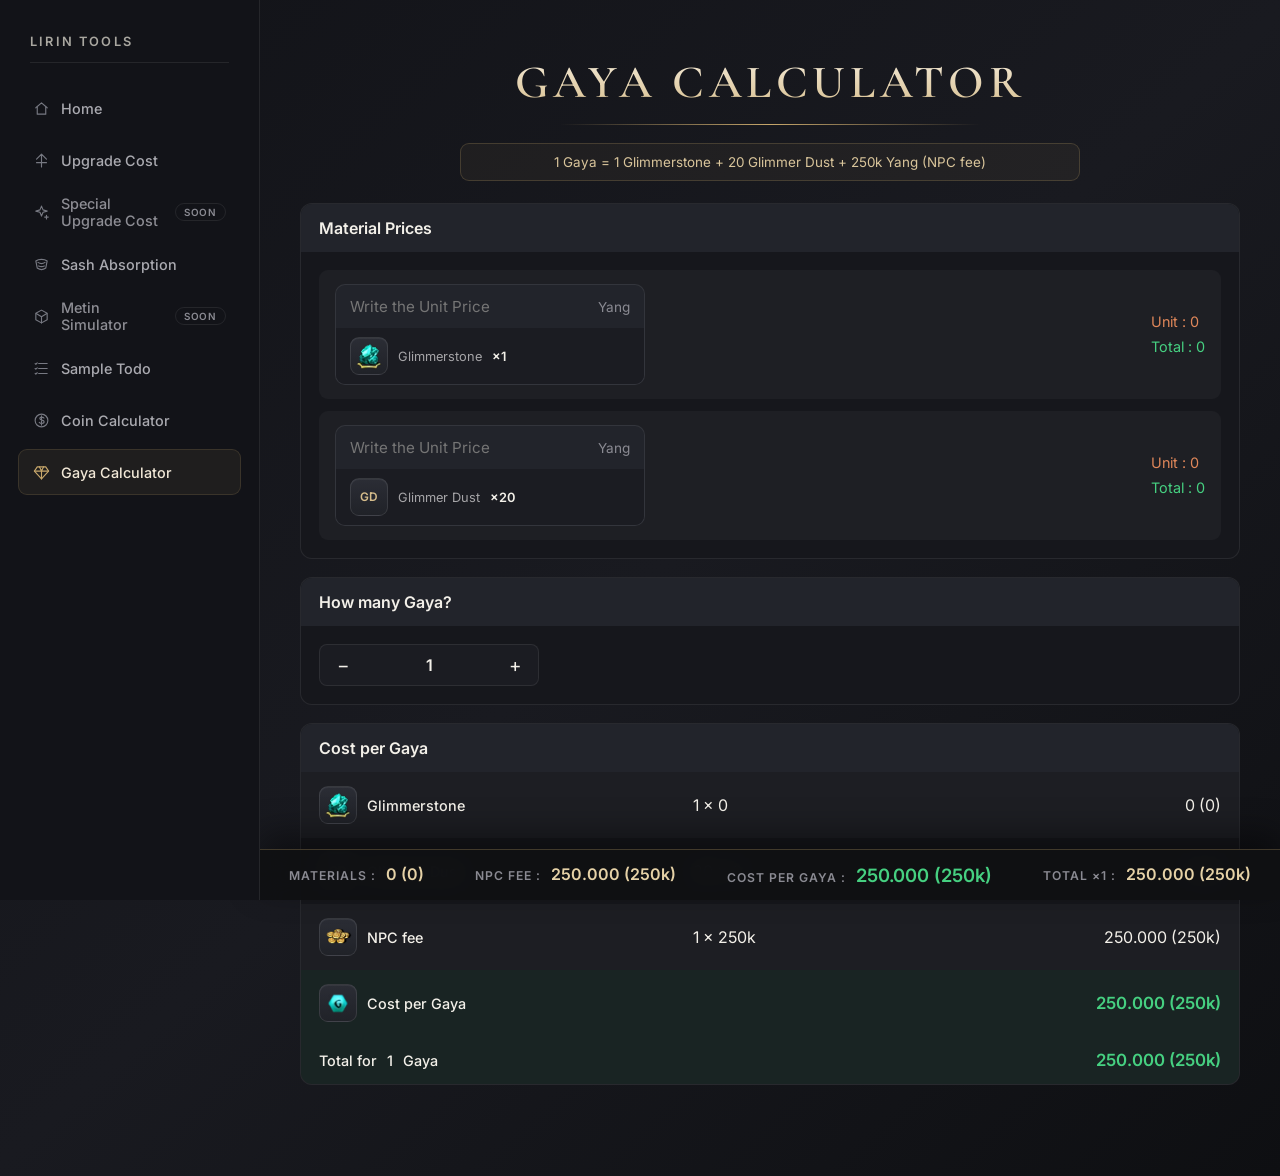
==== gaya-calculator/index.html @ 650ec93b "Update index.html" ====
<!DOCTYPE html>
<html lang="en">
<head>
<meta charset="UTF-8">
<meta name="viewport" content="width=device-width, initial-scale=1.0">
<title>Gaya Calculator — LIRIN</title>
<meta name="description" content="Enter the price of a Glimmerstone and of Glimmer Dust and see exactly what one Gaya costs to make.">
<meta name="theme-color" content="#0f1013">
<link rel="icon" href="data:image/svg+xml,%3Csvg xmlns='http://www.w3.org/2000/svg' viewBox='0 0 64 64'%3E%3Crect width='64' height='64' rx='12' fill='%230f1013'/%3E%3Cpath d='M20 14v36h26' fill='none' stroke='%23c7a76b' stroke-width='5' stroke-linecap='square'/%3E%3C/svg%3E">
<link rel="preconnect" href="https://fonts.googleapis.com">
<link rel="preconnect" href="https://fonts.gstatic.com" crossorigin>
<link href="https://fonts.googleapis.com/css2?family=Cormorant+Garamond:wght@500;600;700&family=Inter:wght@400;500;600&display=swap" rel="stylesheet">
<style>
:root{--gold:#c7a76b;--line:rgba(255,255,255,.08);--text:#f3f0e9;--muted:#a6a5a8;--dim:#8a8a92;--green:#46d081;--serif:"Cormorant Garamond",Georgia,serif;--sans:Inter,ui-sans-serif,system-ui,-apple-system,"Segoe UI",sans-serif;color-scheme:dark}
*{box-sizing:border-box}
body{margin:0;background:#0f1013;color:var(--text);font-family:var(--sans);-webkit-font-smoothing:antialiased}
button,input{font:inherit;color:inherit}
:focus-visible{outline:2px solid #d8bd83;outline-offset:3px}
.ic{fill:none;stroke:currentColor;stroke-width:1.6;stroke-linecap:round;stroke-linejoin:round}
.app-root{display:flex;min-height:100svh;background:linear-gradient(138deg,#121318,#191a20 50%,#0e0f12)}

/* sidebar */
.sidebar{position:sticky;top:0;z-index:6;flex:0 0 260px;align-self:flex-start;height:100svh;display:flex;flex-direction:column;gap:6px;padding:34px 18px;background:#121318;border-right:1px solid var(--line)}
.nav-label{margin:0 12px 16px;padding-bottom:13px;border-bottom:1px solid var(--line);color:#a9a7a0;font-size:.8rem;font-weight:600;letter-spacing:.17em;text-transform:uppercase}
.nav-item{display:flex;align-items:center;gap:11px;min-height:46px;padding:0 14px;border:1px solid transparent;border-radius:9px;color:#aaaab0;font-size:.9rem;font-weight:500;text-decoration:none;transition:.18s}
.nav-item .ic{width:17px;height:17px;flex:none;color:#777982}
a.nav-item:hover,.nav-item.is-active{color:#f1e8d7;border-color:rgba(199,167,107,.16);background:rgba(199,167,107,.075)}
a.nav-item:hover .ic,.nav-item.is-active .ic{color:var(--gold)}
.is-soon{color:#8d8d94;cursor:default}
.badge{margin-left:auto;padding:2px 8px;border:1px solid var(--line);border-radius:20px;color:var(--dim);font-size:.62rem;font-weight:600;letter-spacing:.08em;text-transform:uppercase}

/* page */
.main{flex:1;min-width:0;display:flex;flex-direction:column;min-height:100svh}
.inner{width:min(100%,1000px);margin:0 auto;padding:clamp(34px,6vh,60px) clamp(14px,3vw,30px) 40px}
h1{margin:0;text-align:center;font-family:var(--serif);font-size:clamp(2rem,4.4vw,2.9rem);font-weight:600;letter-spacing:.1em;background:linear-gradient(180deg,#f5eddd,#d6bd8c);-webkit-background-clip:text;background-clip:text;-webkit-text-fill-color:transparent}
.line{width:min(420px,70%);height:1px;margin:14px auto 18px;background:linear-gradient(90deg,transparent,var(--gold),transparent)}
.note{margin:0 auto 22px;max-width:620px;padding:10px 16px;border:1px solid rgba(199,167,107,.22);border-radius:9px;background:rgba(199,167,107,.06);color:#d9c59b;font-size:.84rem;text-align:center}
.panel{margin-top:18px;overflow:hidden;border:1px solid var(--line);border-radius:12px;background:#16171c}
.panel h2{margin:0;padding:14px 18px;background:#22242b;font-size:1rem;font-weight:600}
.pbody{padding:6px 18px 18px}

/* pictures: shared with Upgrade Cost, initials show only when a picture is missing */
.slot{position:relative;display:inline-grid;place-items:center;flex:none;width:38px;height:38px;border:1px solid rgba(255,255,255,.1);border-radius:9px;background:linear-gradient(180deg,#2b2d35,#202228);box-shadow:inset 0 1px 0 rgba(255,255,255,.05);color:#d6bd8c;font-size:.74rem;font-weight:600}
.slot img{position:absolute;inset:4px;width:calc(100% - 8px);height:calc(100% - 8px);object-fit:contain;transition:opacity .15s}
.slot>i{display:none;font-style:normal}.slot.no>i{display:block}
img:not(.ok){opacity:0}

/* prices */
.prow{display:flex;flex-wrap:wrap;justify-content:space-between;align-items:center;gap:14px;margin-top:12px;padding:14px 16px;border-radius:9px;background:rgba(255,255,255,.035)}
.pin{width:min(100%,310px);overflow:hidden;border:1px solid var(--line);border-radius:10px;background:#22242b}
.pin.bad{border-color:#e0875a}
.pin label{display:flex;align-items:center;gap:8px;padding-right:14px}
.pin input{flex:1;min-width:0;padding:12px 14px;border:0;background:none;font-size:.95rem}.pin em{color:var(--dim);font-size:.85rem;font-style:normal}
.pn{display:flex;align-items:center;gap:10px;padding:9px 14px;background:#1b1c22;color:var(--muted);font-size:.8rem}.qn{color:var(--text);font-weight:600}
.pv{font-size:.9rem;line-height:1.7}.u{color:#e0875a}.t{color:var(--green)}

/* amount */
.qe{display:flex;align-items:center;width:min(100%,220px);margin-top:12px;border:1px solid var(--line);border-radius:8px;background:#1b1c22}
.qe button{width:46px;height:40px;border:0;background:none;font-size:1.2rem;cursor:pointer}.qe button:hover{color:var(--gold)}
.qe input{flex:1;min-width:0;padding:6px;border:0;background:none;text-align:center;font-weight:600}

/* breakdown */
.tr{display:grid;grid-template-columns:minmax(170px,1.4fr) 1fr 1fr;gap:14px;align-items:center;padding:14px 18px}
#rows .tr:nth-child(odd){background:rgba(255,255,255,.03)}
#rows .tr.sum{background:rgba(70,208,129,.07);font-weight:600}
.nm{display:flex;align-items:center;gap:10px;font-size:.9rem;font-weight:500}
.fl{justify-self:end;text-align:right}
.tr.sum .fl{color:var(--green);font-size:1.05rem}

/* always-visible cost bar */
.summary{position:sticky;bottom:0;z-index:5;margin-top:auto;display:flex;flex-wrap:wrap;justify-content:center;gap:8px clamp(18px,4vw,52px);padding:14px 20px;background:rgba(15,16,19,.94);backdrop-filter:blur(12px);border-top:1px solid rgba(199,167,107,.28);box-shadow:0 -14px 34px rgba(0,0,0,.45)}
.summary div{display:flex;align-items:baseline;gap:10px}
.summary span{color:var(--dim);font-size:.76rem;font-weight:600;letter-spacing:.08em;text-transform:uppercase}
.summary b{color:#e6d2a7;font-size:1rem;font-weight:600}.summary .tot b{color:var(--green);font-size:1.15rem}

@media(max-width:700px){
  .app-root{flex-direction:column}
  .sidebar{position:relative;flex:none;width:100%;height:auto;flex-direction:row;align-items:center;gap:7px;padding:10px 12px;overflow-x:auto;border-right:0;border-bottom:1px solid var(--line)}
  .nav-label{flex:none;margin:0 8px 0 2px;padding:0;border:0;font-size:.7rem}
  .nav-item{flex:none;min-height:36px;gap:7px;padding:0 9px;font-size:.78rem;white-space:nowrap}.badge{display:none}
  .tr{grid-template-columns:1fr;gap:6px}.fl{justify-self:start;text-align:left}
  .summary{padding:10px 12px;gap:4px 16px}.summary div{flex-direction:column;gap:0;align-items:center}
}
@media(prefers-reduced-motion:reduce){*{transition-duration:.01ms!important}}
</style>
</head>
<body>
<svg width="0" height="0" style="position:absolute" aria-hidden="true"><defs>
<symbol id="i-home" viewBox="0 0 24 24"><path d="M4 11 12 4l8 7"/><path d="M6 10v10h12V10"/></symbol>
<symbol id="i-upgrade" viewBox="0 0 24 24"><path d="M12 3v18M5 10l7-7 7 7M5 15h14"/></symbol>
<symbol id="i-special" viewBox="0 0 24 24"><path d="m12 3 2.2 5.3L20 10l-5.8 1.7L12 17l-2.2-5.3L4 10l5.8-1.7L12 3Z"/><path d="M19 16v5M16.5 18.5h5"/></symbol>
<symbol id="i-sash" viewBox="0 0 24 24"><path d="M4 7c4-3 12-3 16 0l-2 10c-4 3-8 3-12 0L4 7Z"/><path d="M7 9c3 2 7 2 10 0M8 14c2 1 6 1 8 0"/></symbol>
<symbol id="i-metin" viewBox="0 0 24 24"><path d="m12 3 8 4.5v9L12 21l-8-4.5v-9L12 3Z"/><path d="m4.5 7.8 7.5 4.4 7.5-4.4M12 12.2V21"/></symbol>
<symbol id="i-todo" viewBox="0 0 24 24"><path d="M8 5h12M8 12h12M8 19h12"/><path d="m3 5 1 1 2-2M3 12l1 1 2-2M3 19l1 1 2-2"/></symbol>
<symbol id="i-coin" viewBox="0 0 24 24"><circle cx="12" cy="12" r="9"/><path d="M15.5 8.5c-.7-.8-1.8-1.2-3.2-1.2-1.6 0-2.7.8-2.7 2 0 3.2 6.1 1.2 6.1 4.5 0 1.4-1.3 2.4-3.2 2.4-1.5 0-2.8-.5-3.7-1.5M12 5.5v13"/></symbol>
<symbol id="i-gaya" viewBox="0 0 24 24"><path d="M6 4h12l4 6-10 11L2 10l4-6Z"/><path d="M2 10h20M9 4l3 6 3-6M12 10v11"/></symbol>
</defs></svg>
<div class="app-root">
  <nav class="sidebar" aria-label="Main navigation">
    <p class="nav-label">Lirin Tools</p>
    <a class="nav-item" href="/"><svg class="ic" aria-hidden="true"><use href="#i-home"/></svg>Home</a>
    <a class="nav-item" href="/upgrade-cost/"><svg class="ic" aria-hidden="true"><use href="#i-upgrade"/></svg>Upgrade Cost</a>
    <span class="nav-item is-soon" aria-disabled="true"><svg class="ic" aria-hidden="true"><use href="#i-special"/></svg>Special Upgrade Cost<span class="badge">Soon</span></span>
    <a class="nav-item" href="/sash/"><svg class="ic" aria-hidden="true"><use href="#i-sash"/></svg>Sash Absorption</a>
    <span class="nav-item is-soon" aria-disabled="true"><svg class="ic" aria-hidden="true"><use href="#i-metin"/></svg>Metin Simulator<span class="badge">Soon</span></span>
    <a class="nav-item" href="/sample-todo/"><svg class="ic" aria-hidden="true"><use href="#i-todo"/></svg>Sample Todo</a>
    <a class="nav-item" href="/coin-calculator/"><svg class="ic" aria-hidden="true"><use href="#i-coin"/></svg>Coin Calculator</a>
    <a class="nav-item is-active" href="/gaya-calculator/" aria-current="page"><svg class="ic" aria-hidden="true"><use href="#i-gaya"/></svg>Gaya Calculator</a>
  </nav>
  <main class="main">
    <div class="inner">
      <h1>GAYA CALCULATOR</h1><div class="line"></div>
      <p class="note" id="note"></p>
      <section class="panel"><h2>Material Prices</h2><div class="pbody" id="prices"></div></section>
      <section class="panel"><h2>How many Gaya?</h2><div class="pbody">
        <div class="qe"><button data-a="qm" aria-label="Less">−</button><input id="qty" inputmode="numeric" maxlength="4" aria-label="Number of Gaya"><button data-a="qp" aria-label="More">+</button></div>
      </div></section>
      <section class="panel"><h2>Cost per Gaya</h2><div id="rows"></div></section>
    </div>
    <div class="summary" aria-live="polite">
      <div><span>Materials :</span><b id="s-m">0 (0)</b></div>
      <div><span>NPC Fee :</span><b id="s-f">0 (0)</b></div>
      <div class="tot"><span>Cost per Gaya :</span><b id="s-t">0 (0)</b></div>
      <div><span id="s-ql">Total ×1 :</span><b id="s-n">0 (0)</b></div>
    </div>
  </main>
</div>
<script>
/* ===== recipe: change the numbers here ===== */
const RECIPE=[{id:'gs',name:'Glimmerstone',n:1},{id:'gd',name:'Glimmer Dust',n:20}];   // n = how many per 1 Gaya
const FEE=250e3;                                      // Yang taken by the NPC for every Gaya
const IMG='/upgrade-cost/images/';                    // pictures are shared with Upgrade Cost (Glimmerstone.webp, Glimmerstone_Dust.webp, Gaya.webp, Yang.webp)

/* ===== helpers ===== */
const $=id=>document.getElementById(id);
const ini=n=>(n.match(/\b[A-Z]/g)||[]).join('').slice(0,2);
/* money input accepts 1450, 1.45k, 2.3kk, 3.12kkk (k=thousand, kk=million, kkk=billion) */
const parseMoney=s=>{const m=String(s).trim().toLowerCase().replace(/\s/g,'').replace(/,/g,'.').match(/^(\d*\.?\d+|\d+\.)(k{0,3})$/);return m?+(parseFloat(m[1])*Math.pow(1000,m[2].length)).toFixed(4):null};
const fmt=n=>{const a=Math.abs(n),u=a>=1e9?[1e9,'kkk']:a>=1e6?[1e6,'kk']:a>=1e3?[1e3,'k']:[1,''];return +(n/u[0]).toFixed(3)+u[1]};
const full=n=>Math.round(n).toLocaleString('de-DE');
const money=n=>full(n)+' ('+fmt(n)+')';
const slot=name=>`<span class="slot"><i>${ini(name)}</i><img src="${IMG}${encodeURIComponent(name.replace(/ /g,'_'))}.webp" alt="" onload="this.classList.add('ok')" onerror="this.parentNode.classList.add('no');this.remove()"></span>`;

/* ===== state (saved in the browser) ===== */
const KEY='lirinGayaV1';
let S={price:{},qty:1},timer;
try{const r=JSON.parse(localStorage.getItem(KEY));if(r&&typeof r==='object'){if(r.price&&typeof r.price==='object')S.price=r.price;S.qty=Math.min(9999,Math.max(1,parseInt(r.qty,10)||1))}}catch(e){}
const flush=()=>{clearTimeout(timer);try{localStorage.setItem(KEY,JSON.stringify(S))}catch(e){}};
const save=()=>{clearTimeout(timer);timer=setTimeout(flush,250)};
addEventListener('pagehide',flush);
document.addEventListener('visibilitychange',()=>{if(document.hidden)flush()});

/* ===== draw the static parts once, so typing never redraws pictures ===== */
$('note').textContent='1 Gaya = '+RECIPE.map(r=>r.n+' '+r.name).join(' + ')+' + '+fmt(FEE)+' Yang (NPC fee)';
$('prices').innerHTML=RECIPE.map(r=>`<div class="prow"><div class="pin"><label><input data-pr="${r.id}" inputmode="decimal" placeholder="Write the Unit Price" value="${S.price[r.id]?fmt(S.price[r.id]):''}" aria-label="Unit price of ${r.name}"><em>Yang</em></label><div class="pn">${slot(r.name)}<span>${r.name}</span><span class="qn">×${r.n}</span></div></div><div class="pv"><div class="u">Unit : <span id="u-${r.id}"></span></div><div class="t">Total : <span id="t-${r.id}"></span></div></div></div>`).join('');
$('rows').innerHTML=RECIPE.map(r=>`<div class="tr"><span class="nm">${slot(r.name)}${r.name}</span><span id="a-${r.id}"></span><span class="fl" id="c-${r.id}"></span></div>`).join('')
  +`<div class="tr"><span class="nm">${slot('Yang')}NPC fee</span><span>1 × ${fmt(FEE)}</span><span class="fl">${money(FEE)}</span></div>`
  +`<div class="tr sum"><span class="nm">${slot('Gaya')}Cost per Gaya</span><span></span><span class="fl" id="c-one"></span></div>`
  +`<div class="tr sum" id="r-all"><span class="nm">Total for <span id="n-q"></span> Gaya</span><span></span><span class="fl" id="c-all"></span></div>`;
$('qty').value=S.qty;

/* ===== calculation ===== */
function paint(){
  let mats=0;
  for(const r of RECIPE){
    const p=S.price[r.id]||0,t=p*r.n;mats+=t;
    $('u-'+r.id).textContent=fmt(p);$('t-'+r.id).textContent=fmt(t);
    $('a-'+r.id).textContent=r.n+' × '+fmt(p);$('c-'+r.id).textContent=money(t);
  }
  const one=mats+FEE,all=one*S.qty;
  $('c-one').textContent=money(one);$('c-all').textContent=money(all);$('n-q').textContent=S.qty;
  $('r-all').hidden=S.qty===1;
  $('s-m').textContent=money(mats);$('s-f').textContent=money(FEE);$('s-t').textContent=money(one);
  $('s-ql').textContent='Total ×'+S.qty+' :';$('s-n').textContent=money(all);
}

/* ===== events ===== */
document.addEventListener('input',e=>{
  const t=e.target,id=t.dataset.pr;
  if(id){                                            // unit price: accepts 1450, 1.45k, 2.3kk ...
    const v=t.value.trim()?parseMoney(t.value):0;
    t.closest('.pin').classList.toggle('bad',v===null);
    if(v===null)return;
    S.price[id]=v;save();paint();
  }else if(t.id==='qty'){                            // number of Gaya typed by hand
    S.qty=Math.min(9999,Math.max(1,parseInt(t.value.replace(/\D/g,''),10)||1));save();paint();
  }
});
document.addEventListener('change',e=>{if(e.target.id==='qty')e.target.value=S.qty});
document.addEventListener('click',e=>{
  const b=e.target.closest('[data-a]');if(!b)return;
  S.qty=Math.min(9999,Math.max(1,S.qty+(b.dataset.a==='qp'?1:-1)));
  $('qty').value=S.qty;save();paint();
});
paint();
</script>
</body>
</html>
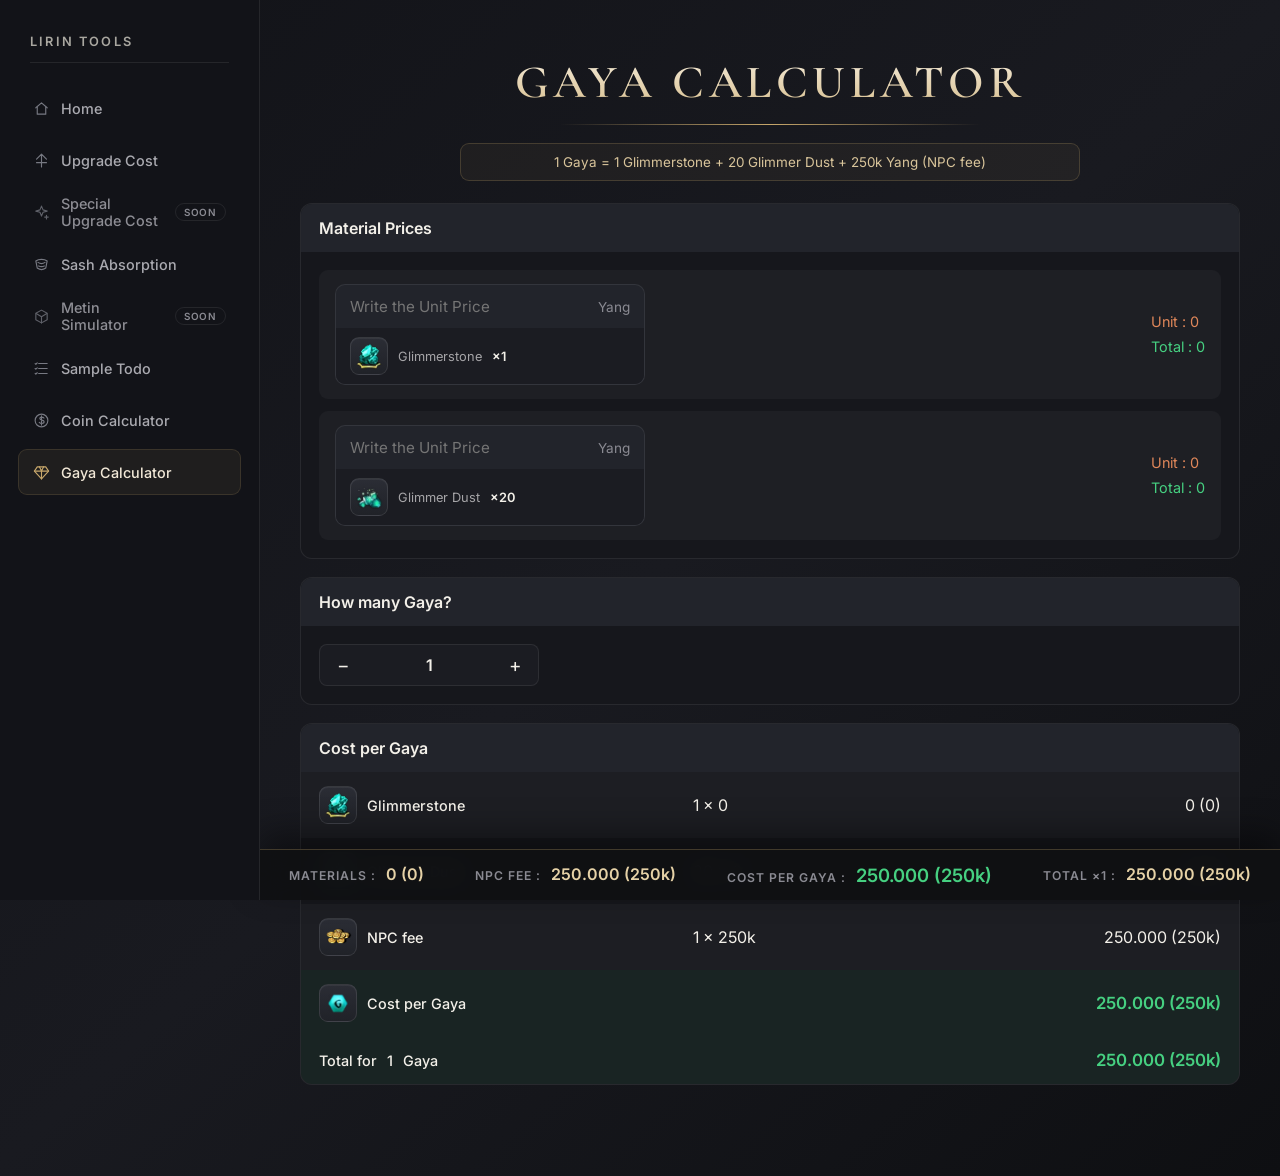
==== commit 688b83b6: "Add files via upload" ====
--- a/gaya-calculator/index.html
+++ b/gaya-calculator/index.html
@@ -10,30 +10,8 @@
 <link rel="preconnect" href="https://fonts.googleapis.com">
 <link rel="preconnect" href="https://fonts.gstatic.com" crossorigin>
 <link href="https://fonts.googleapis.com/css2?family=Cormorant+Garamond:wght@500;600;700&family=Inter:wght@400;500;600&display=swap" rel="stylesheet">
+<link rel="stylesheet" href="/common.css">
 <style>
-:root{--gold:#c7a76b;--line:rgba(255,255,255,.08);--text:#f3f0e9;--muted:#a6a5a8;--dim:#8a8a92;--green:#46d081;--serif:"Cormorant Garamond",Georgia,serif;--sans:Inter,ui-sans-serif,system-ui,-apple-system,"Segoe UI",sans-serif;color-scheme:dark}
-*{box-sizing:border-box}
-body{margin:0;background:#0f1013;color:var(--text);font-family:var(--sans);-webkit-font-smoothing:antialiased}
-button,input{font:inherit;color:inherit}
-:focus-visible{outline:2px solid #d8bd83;outline-offset:3px}
-.ic{fill:none;stroke:currentColor;stroke-width:1.6;stroke-linecap:round;stroke-linejoin:round}
-.app-root{display:flex;min-height:100svh;background:linear-gradient(138deg,#121318,#191a20 50%,#0e0f12)}
-
-/* sidebar */
-.sidebar{position:sticky;top:0;z-index:6;flex:0 0 260px;align-self:flex-start;height:100svh;display:flex;flex-direction:column;gap:6px;padding:34px 18px;background:#121318;border-right:1px solid var(--line)}
-.nav-label{margin:0 12px 16px;padding-bottom:13px;border-bottom:1px solid var(--line);color:#a9a7a0;font-size:.8rem;font-weight:600;letter-spacing:.17em;text-transform:uppercase}
-.nav-item{display:flex;align-items:center;gap:11px;min-height:46px;padding:0 14px;border:1px solid transparent;border-radius:9px;color:#aaaab0;font-size:.9rem;font-weight:500;text-decoration:none;transition:.18s}
-.nav-item .ic{width:17px;height:17px;flex:none;color:#777982}
-a.nav-item:hover,.nav-item.is-active{color:#f1e8d7;border-color:rgba(199,167,107,.16);background:rgba(199,167,107,.075)}
-a.nav-item:hover .ic,.nav-item.is-active .ic{color:var(--gold)}
-.is-soon{color:#8d8d94;cursor:default}
-.badge{margin-left:auto;padding:2px 8px;border:1px solid var(--line);border-radius:20px;color:var(--dim);font-size:.62rem;font-weight:600;letter-spacing:.08em;text-transform:uppercase}
-
-/* page */
-.main{flex:1;min-width:0;display:flex;flex-direction:column;min-height:100svh}
-.inner{width:min(100%,1000px);margin:0 auto;padding:clamp(34px,6vh,60px) clamp(14px,3vw,30px) 40px}
-h1{margin:0;text-align:center;font-family:var(--serif);font-size:clamp(2rem,4.4vw,2.9rem);font-weight:600;letter-spacing:.1em;background:linear-gradient(180deg,#f5eddd,#d6bd8c);-webkit-background-clip:text;background-clip:text;-webkit-text-fill-color:transparent}
-.line{width:min(420px,70%);height:1px;margin:14px auto 18px;background:linear-gradient(90deg,transparent,var(--gold),transparent)}
 .note{margin:0 auto 22px;max-width:620px;padding:10px 16px;border:1px solid rgba(199,167,107,.22);border-radius:9px;background:rgba(199,167,107,.06);color:#d9c59b;font-size:.84rem;text-align:center}
 .panel{margin-top:18px;overflow:hidden;border:1px solid var(--line);border-radius:12px;background:#16171c}
 .panel h2{margin:0;padding:14px 18px;background:#22242b;font-size:1rem;font-weight:600}
@@ -67,46 +45,15 @@
 .fl{justify-self:end;text-align:right}
 .tr.sum .fl{color:var(--green);font-size:1.05rem}
 
-/* always-visible cost bar */
-.summary{position:sticky;bottom:0;z-index:5;margin-top:auto;display:flex;flex-wrap:wrap;justify-content:center;gap:8px clamp(18px,4vw,52px);padding:14px 20px;background:rgba(15,16,19,.94);backdrop-filter:blur(12px);border-top:1px solid rgba(199,167,107,.28);box-shadow:0 -14px 34px rgba(0,0,0,.45)}
-.summary div{display:flex;align-items:baseline;gap:10px}
-.summary span{color:var(--dim);font-size:.76rem;font-weight:600;letter-spacing:.08em;text-transform:uppercase}
-.summary b{color:#e6d2a7;font-size:1rem;font-weight:600}.summary .tot b{color:var(--green);font-size:1.15rem}
-
 @media(max-width:700px){
-  .app-root{flex-direction:column}
-  .sidebar{position:relative;flex:none;width:100%;height:auto;flex-direction:row;align-items:center;gap:7px;padding:10px 12px;overflow-x:auto;border-right:0;border-bottom:1px solid var(--line)}
-  .nav-label{flex:none;margin:0 8px 0 2px;padding:0;border:0;font-size:.7rem}
-  .nav-item{flex:none;min-height:36px;gap:7px;padding:0 9px;font-size:.78rem;white-space:nowrap}.badge{display:none}
   .tr{grid-template-columns:1fr;gap:6px}.fl{justify-self:start;text-align:left}
-  .summary{padding:10px 12px;gap:4px 16px}.summary div{flex-direction:column;gap:0;align-items:center}
 }
-@media(prefers-reduced-motion:reduce){*{transition-duration:.01ms!important}}
 </style>
 </head>
 <body>
-<svg width="0" height="0" style="position:absolute" aria-hidden="true"><defs>
-<symbol id="i-home" viewBox="0 0 24 24"><path d="M4 11 12 4l8 7"/><path d="M6 10v10h12V10"/></symbol>
-<symbol id="i-upgrade" viewBox="0 0 24 24"><path d="M12 3v18M5 10l7-7 7 7M5 15h14"/></symbol>
-<symbol id="i-special" viewBox="0 0 24 24"><path d="m12 3 2.2 5.3L20 10l-5.8 1.7L12 17l-2.2-5.3L4 10l5.8-1.7L12 3Z"/><path d="M19 16v5M16.5 18.5h5"/></symbol>
-<symbol id="i-sash" viewBox="0 0 24 24"><path d="M4 7c4-3 12-3 16 0l-2 10c-4 3-8 3-12 0L4 7Z"/><path d="M7 9c3 2 7 2 10 0M8 14c2 1 6 1 8 0"/></symbol>
-<symbol id="i-metin" viewBox="0 0 24 24"><path d="m12 3 8 4.5v9L12 21l-8-4.5v-9L12 3Z"/><path d="m4.5 7.8 7.5 4.4 7.5-4.4M12 12.2V21"/></symbol>
-<symbol id="i-todo" viewBox="0 0 24 24"><path d="M8 5h12M8 12h12M8 19h12"/><path d="m3 5 1 1 2-2M3 12l1 1 2-2M3 19l1 1 2-2"/></symbol>
-<symbol id="i-coin" viewBox="0 0 24 24"><circle cx="12" cy="12" r="9"/><path d="M15.5 8.5c-.7-.8-1.8-1.2-3.2-1.2-1.6 0-2.7.8-2.7 2 0 3.2 6.1 1.2 6.1 4.5 0 1.4-1.3 2.4-3.2 2.4-1.5 0-2.8-.5-3.7-1.5M12 5.5v13"/></symbol>
-<symbol id="i-gaya" viewBox="0 0 24 24"><path d="M6 4h12l4 6-10 11L2 10l4-6Z"/><path d="M2 10h20M9 4l3 6 3-6M12 10v11"/></symbol>
-</defs></svg>
 <div class="app-root">
-  <nav class="sidebar" aria-label="Main navigation">
-    <p class="nav-label">Lirin Tools</p>
-    <a class="nav-item" href="/"><svg class="ic" aria-hidden="true"><use href="#i-home"/></svg>Home</a>
-    <a class="nav-item" href="/upgrade-cost/"><svg class="ic" aria-hidden="true"><use href="#i-upgrade"/></svg>Upgrade Cost</a>
-    <span class="nav-item is-soon" aria-disabled="true"><svg class="ic" aria-hidden="true"><use href="#i-special"/></svg>Special Upgrade Cost<span class="badge">Soon</span></span>
-    <a class="nav-item" href="/sash/"><svg class="ic" aria-hidden="true"><use href="#i-sash"/></svg>Sash Absorption</a>
-    <span class="nav-item is-soon" aria-disabled="true"><svg class="ic" aria-hidden="true"><use href="#i-metin"/></svg>Metin Simulator<span class="badge">Soon</span></span>
-    <a class="nav-item" href="/sample-todo/"><svg class="ic" aria-hidden="true"><use href="#i-todo"/></svg>Sample Todo</a>
-    <a class="nav-item" href="/coin-calculator/"><svg class="ic" aria-hidden="true"><use href="#i-coin"/></svg>Coin Calculator</a>
-    <a class="nav-item is-active" href="/gaya-calculator/" aria-current="page"><svg class="ic" aria-hidden="true"><use href="#i-gaya"/></svg>Gaya Calculator</a>
-  </nav>
+  <nav id="sidebar"></nav>
+  <script src="/nav.js"></script>
   <main class="main">
     <div class="inner">
       <h1>GAYA CALCULATOR</h1><div class="line"></div>
@@ -127,9 +74,10 @@
 </div>
 <script>
 /* ===== recipe: change the numbers here ===== */
-const RECIPE=[{id:'gs',name:'Glimmerstone',n:1},{id:'gd',name:'Glimmer Dust',n:20}];   // n = how many per 1 Gaya
+/* n = how many per 1 Gaya; img = picture file name (without .webp) when it differs from the name with underscores */
+const RECIPE=[{id:'gs',name:'Glimmerstone',n:1},{id:'gd',name:'Glimmer Dust',n:20,img:'Glimmer Dust'}];
 const FEE=250e3;                                      // Yang taken by the NPC for every Gaya
-const IMG='/upgrade-cost/images/';                    // pictures are shared with Upgrade Cost (Glimmerstone.webp, Glimmerstone_Dust.webp, Gaya.webp, Yang.webp)
+const IMG='/upgrade-cost/images/';                    // pictures are shared with Upgrade Cost (Glimmerstone.webp, "Glimmer Dust.webp", Gaya.webp, Yang.webp)
 
 /* ===== helpers ===== */
 const $=id=>document.getElementById(id);
@@ -139,7 +87,7 @@
 const fmt=n=>{const a=Math.abs(n),u=a>=1e9?[1e9,'kkk']:a>=1e6?[1e6,'kk']:a>=1e3?[1e3,'k']:[1,''];return +(n/u[0]).toFixed(3)+u[1]};
 const full=n=>Math.round(n).toLocaleString('de-DE');
 const money=n=>full(n)+' ('+fmt(n)+')';
-const slot=name=>`<span class="slot"><i>${ini(name)}</i><img src="${IMG}${encodeURIComponent(name.replace(/ /g,'_'))}.webp" alt="" onload="this.classList.add('ok')" onerror="this.parentNode.classList.add('no');this.remove()"></span>`;
+const slot=(name,file)=>`<span class="slot"><i>${ini(name)}</i><img src="${IMG}${encodeURIComponent(file||name.replace(/ /g,'_'))}.webp" alt="" onload="this.classList.add('ok')" onerror="this.parentNode.classList.add('no');this.remove()"></span>`;
 
 /* ===== state (saved in the browser) ===== */
 const KEY='lirinGayaV1';
@@ -152,8 +100,8 @@
 
 /* ===== draw the static parts once, so typing never redraws pictures ===== */
 $('note').textContent='1 Gaya = '+RECIPE.map(r=>r.n+' '+r.name).join(' + ')+' + '+fmt(FEE)+' Yang (NPC fee)';
-$('prices').innerHTML=RECIPE.map(r=>`<div class="prow"><div class="pin"><label><input data-pr="${r.id}" inputmode="decimal" placeholder="Write the Unit Price" value="${S.price[r.id]?fmt(S.price[r.id]):''}" aria-label="Unit price of ${r.name}"><em>Yang</em></label><div class="pn">${slot(r.name)}<span>${r.name}</span><span class="qn">×${r.n}</span></div></div><div class="pv"><div class="u">Unit : <span id="u-${r.id}"></span></div><div class="t">Total : <span id="t-${r.id}"></span></div></div></div>`).join('');
-$('rows').innerHTML=RECIPE.map(r=>`<div class="tr"><span class="nm">${slot(r.name)}${r.name}</span><span id="a-${r.id}"></span><span class="fl" id="c-${r.id}"></span></div>`).join('')
+$('prices').innerHTML=RECIPE.map(r=>`<div class="prow"><div class="pin"><label><input data-pr="${r.id}" inputmode="decimal" placeholder="Write the Unit Price" value="${S.price[r.id]?fmt(S.price[r.id]):''}" aria-label="Unit price of ${r.name}"><em>Yang</em></label><div class="pn">${slot(r.name,r.img)}<span>${r.name}</span><span class="qn">×${r.n}</span></div></div><div class="pv"><div class="u">Unit : <span id="u-${r.id}"></span></div><div class="t">Total : <span id="t-${r.id}"></span></div></div></div>`).join('');
+$('rows').innerHTML=RECIPE.map(r=>`<div class="tr"><span class="nm">${slot(r.name,r.img)}${r.name}</span><span id="a-${r.id}"></span><span class="fl" id="c-${r.id}"></span></div>`).join('')
   +`<div class="tr"><span class="nm">${slot('Yang')}NPC fee</span><span>1 × ${fmt(FEE)}</span><span class="fl">${money(FEE)}</span></div>`
   +`<div class="tr sum"><span class="nm">${slot('Gaya')}Cost per Gaya</span><span></span><span class="fl" id="c-one"></span></div>`
   +`<div class="tr sum" id="r-all"><span class="nm">Total for <span id="n-q"></span> Gaya</span><span></span><span class="fl" id="c-all"></span></div>`;
--- a/common.css
+++ b/common.css
@@ -0,0 +1,44 @@
+/* LIRIN — shared styles (included by every page: <link rel="stylesheet" href="/common.css">) */
+:root{--gold:#c7a76b;--bg:#0f1013;--line:rgba(255,255,255,.08);--text:#f3f0e9;--muted:#a6a5a8;--dim:#8a8a92;--green:#46d081;--serif:"Cormorant Garamond",Georgia,"Times New Roman",serif;--sans:"Inter",ui-sans-serif,system-ui,-apple-system,"Segoe UI",sans-serif;color-scheme:dark}
+*{box-sizing:border-box}
+body{margin:0;background:var(--bg);color:var(--text);font-family:var(--sans);-webkit-font-smoothing:antialiased}
+button,input{font:inherit;color:inherit}
+:focus-visible{outline:2px solid #d8bd83;outline-offset:3px}
+.ic{fill:none;stroke:currentColor;stroke-width:1.6;stroke-linecap:round;stroke-linejoin:round}
+.app-root{display:flex;min-height:100svh;background:linear-gradient(138deg,#121318,#191a20 50%,#0e0f12)}
+
+/* sidebar (markup is generated by /nav.js) */
+.sidebar{position:sticky;top:0;z-index:6;flex:0 0 260px;align-self:flex-start;height:100svh;display:flex;flex-direction:column;gap:6px;padding:34px 18px;background:#121318;border-right:1px solid var(--line)}
+.nav-label{margin:0 12px 16px;padding-bottom:13px;border-bottom:1px solid var(--line);color:#a9a7a0;font-size:.8rem;font-weight:600;letter-spacing:.17em;text-transform:uppercase}
+.nav-item{display:flex;align-items:center;gap:11px;min-height:46px;padding:0 14px;border:1px solid transparent;border-radius:9px;color:#aaaab0;font-size:.9rem;font-weight:500;text-decoration:none;transition:color .18s,background .18s,border-color .18s}
+.nav-item .ic{width:17px;height:17px;flex:none;color:#777982;transition:color .18s}
+a.nav-item:hover,.nav-item.is-active{color:#f1e8d7;border-color:rgba(199,167,107,.16);background:rgba(199,167,107,.075)}
+a.nav-item:hover .ic,.nav-item.is-active .ic{color:var(--gold)}
+.nav-item.is-soon{color:#8d8d94;cursor:default}
+.nav-item.is-soon .ic{color:#5f6169}
+.badge{margin-left:auto;padding:2px 8px;border:1px solid var(--line);border-radius:20px;color:var(--dim);font-size:.62rem;font-weight:600;letter-spacing:.08em;text-transform:uppercase}
+
+/* page shell used by the tool pages */
+.main{flex:1;min-width:0;display:flex;flex-direction:column;min-height:100svh}
+.inner{width:min(100%,1000px);margin:0 auto;padding:clamp(34px,6vh,60px) clamp(14px,3vw,30px) 40px}
+.inner h1{margin:0;text-align:center;font-family:var(--serif);font-size:clamp(2rem,4.4vw,2.9rem);font-weight:600;letter-spacing:.1em;background:linear-gradient(180deg,#f5eddd,#d6bd8c);-webkit-background-clip:text;background-clip:text;-webkit-text-fill-color:transparent}
+.line{width:min(420px,70%);height:1px;margin:14px auto 18px;background:linear-gradient(90deg,transparent,var(--gold),transparent)}
+
+/* always-visible cost bar */
+.summary{position:sticky;bottom:0;z-index:5;margin-top:auto;display:flex;flex-wrap:wrap;justify-content:center;gap:8px clamp(18px,4vw,52px);padding:14px 20px;background:rgba(15,16,19,.94);backdrop-filter:blur(12px);border-top:1px solid rgba(199,167,107,.28);box-shadow:0 -14px 34px rgba(0,0,0,.45)}
+.summary div{display:flex;align-items:baseline;gap:10px}
+.summary span{color:var(--dim);font-size:.76rem;font-weight:600;letter-spacing:.08em;text-transform:uppercase}
+.summary b{color:#e6d2a7;font-size:1rem;font-weight:600}
+.summary .tot b{color:var(--green);font-size:1.15rem}
+
+@media(max-width:700px){
+  .app-root{flex-direction:column}
+  .sidebar{position:relative;flex:none;width:100%;height:auto;flex-direction:row;align-items:center;gap:7px;padding:10px 12px;overflow-x:auto;border-right:0;border-bottom:1px solid var(--line)}
+  .nav-label{flex:none;margin:0 8px 0 2px;padding:0;border:0;font-size:.7rem}
+  .nav-item{flex:none;min-height:36px;gap:7px;padding:0 9px;font-size:.78rem;white-space:nowrap}
+  .nav-item .ic{width:15px;height:15px}
+  .badge{display:none}
+  .summary{padding:10px 12px;gap:4px 16px}
+  .summary div{flex-direction:column;gap:0;align-items:center}
+}
+@media(prefers-reduced-motion:reduce){*{transition-duration:.01ms!important}}
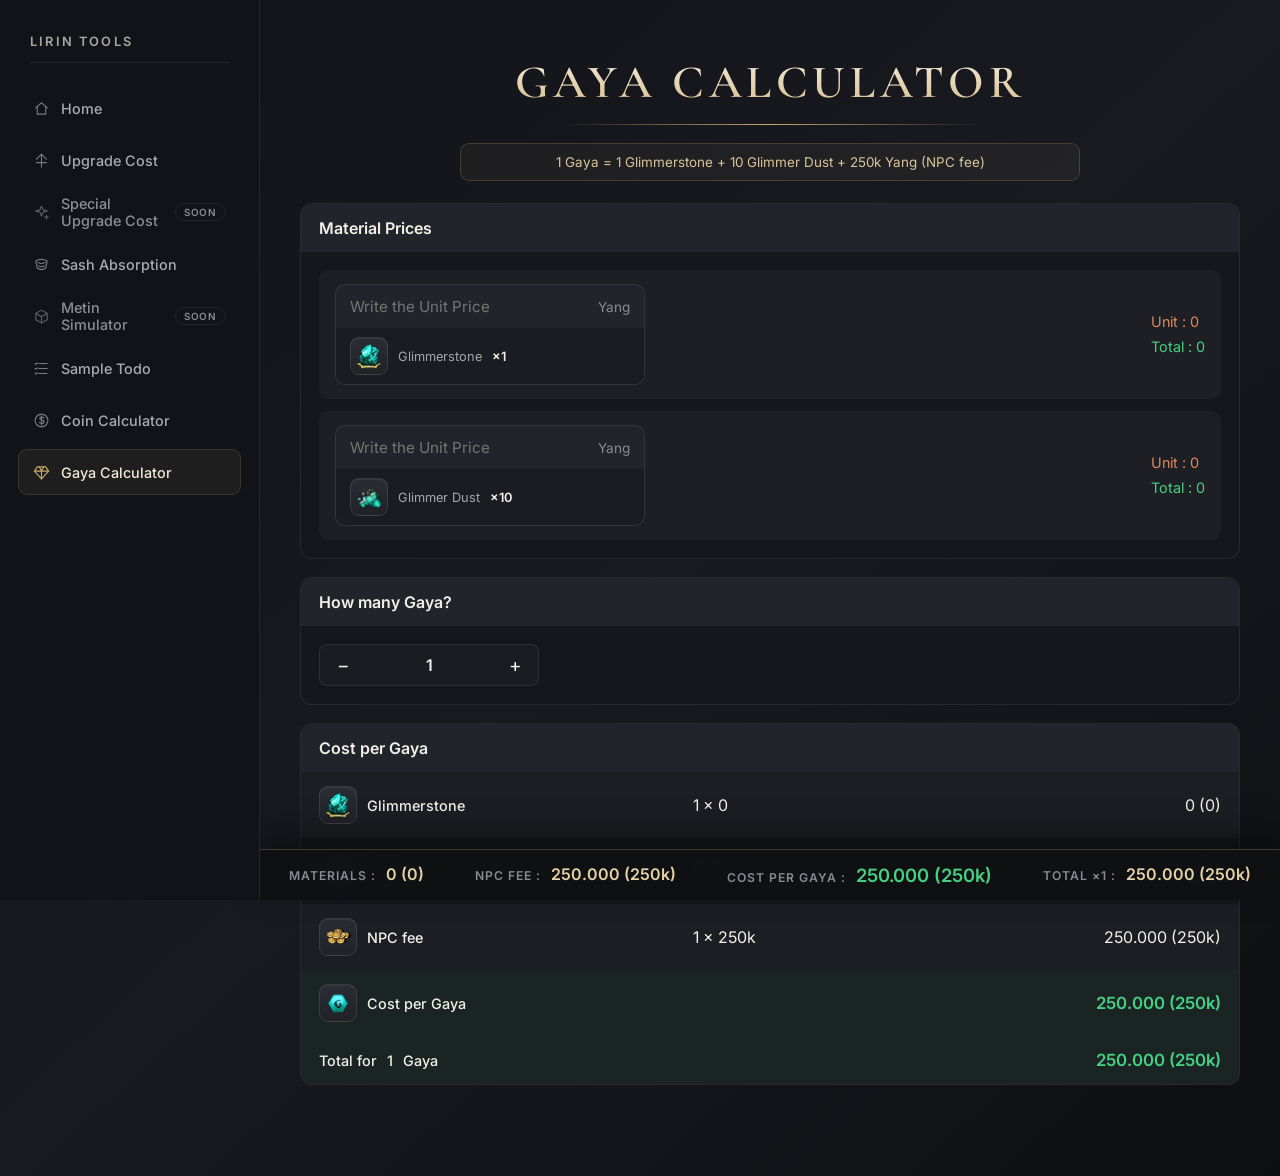
==== commit ba2b2161: "Update index.html" ====
--- a/gaya-calculator/index.html
+++ b/gaya-calculator/index.html
@@ -75,7 +75,7 @@
 <script>
 /* ===== recipe: change the numbers here ===== */
 /* n = how many per 1 Gaya; img = picture file name (without .webp) when it differs from the name with underscores */
-const RECIPE=[{id:'gs',name:'Glimmerstone',n:1},{id:'gd',name:'Glimmer Dust',n:20,img:'Glimmer Dust'}];
+const RECIPE=[{id:'gs',name:'Glimmerstone',n:1},{id:'gd',name:'Glimmer Dust',n:10,img:'Glimmer Dust'}];
 const FEE=250e3;                                      // Yang taken by the NPC for every Gaya
 const IMG='/upgrade-cost/images/';                    // pictures are shared with Upgrade Cost (Glimmerstone.webp, "Glimmer Dust.webp", Gaya.webp, Yang.webp)
 
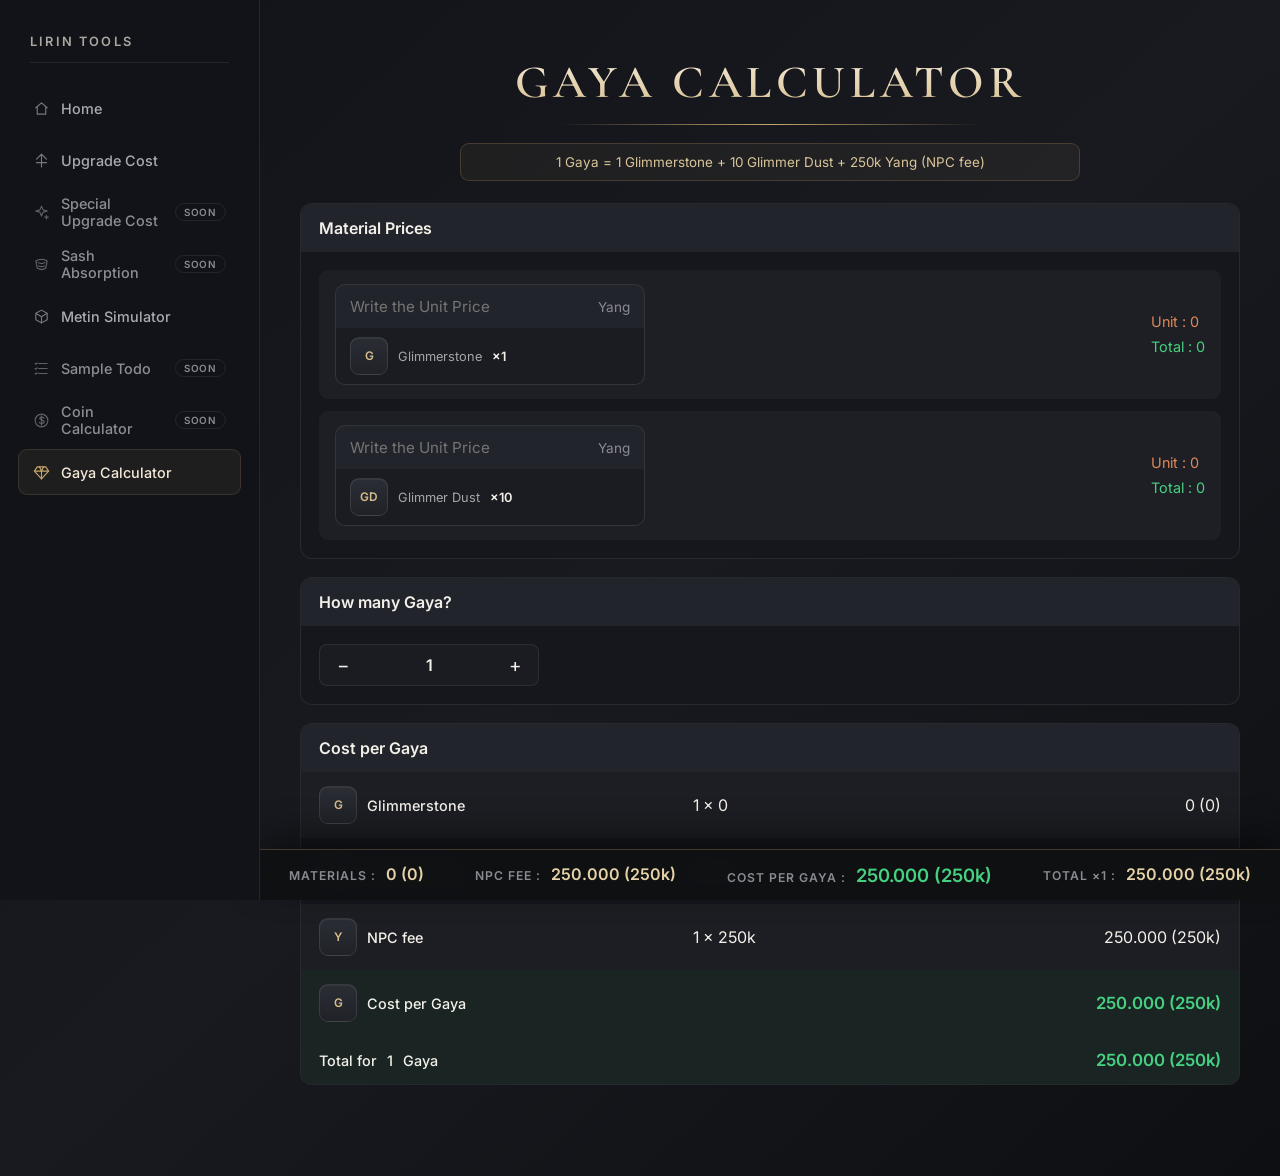
==== commit 67f07724: "Update index.html" ====
--- a/gaya-calculator/index.html
+++ b/gaya-calculator/index.html
@@ -74,10 +74,10 @@
 </div>
 <script>
 /* ===== recipe: change the numbers here ===== */
-/* n = how many per 1 Gaya; img = picture file name (without .webp) when it differs from the name with underscores */
-const RECIPE=[{id:'gs',name:'Glimmerstone',n:1},{id:'gd',name:'Glimmer Dust',n:10,img:'Glimmer Dust'}];
+/* n = how many per 1 Gaya */
+const RECIPE=[{id:'gs',name:'Glimmerstone',n:1},{id:'gd',name:'Glimmer Dust',n:10}];
 const FEE=250e3;                                      // Yang taken by the NPC for every Gaya
-const IMG='/upgrade-cost/images/';                    // pictures are shared with Upgrade Cost (Glimmerstone.webp, "Glimmer Dust.webp", Gaya.webp, Yang.webp)
+/* pictures: /images/<name>.webp, see lirinImg() in /nav.js (glimmerstone.webp, glimmer-dust.webp, gaya.webp, yang.webp) */
 
 /* ===== helpers ===== */
 const $=id=>document.getElementById(id);
@@ -87,7 +87,7 @@
 const fmt=n=>{const a=Math.abs(n),u=a>=1e9?[1e9,'kkk']:a>=1e6?[1e6,'kk']:a>=1e3?[1e3,'k']:[1,''];return +(n/u[0]).toFixed(3)+u[1]};
 const full=n=>Math.round(n).toLocaleString('de-DE');
 const money=n=>full(n)+' ('+fmt(n)+')';
-const slot=(name,file)=>`<span class="slot"><i>${ini(name)}</i><img src="${IMG}${encodeURIComponent(file||name.replace(/ /g,'_'))}.webp" alt="" onload="this.classList.add('ok')" onerror="this.parentNode.classList.add('no');this.remove()"></span>`;
+const slot=name=>`<span class="slot"><i>${ini(name)}</i><img src="${lirinImg(name)}" alt="" onload="this.classList.add('ok')" onerror="this.parentNode.classList.add('no');this.remove()"></span>`;
 
 /* ===== state (saved in the browser) ===== */
 const KEY='lirinGayaV1';
@@ -100,8 +100,8 @@
 
 /* ===== draw the static parts once, so typing never redraws pictures ===== */
 $('note').textContent='1 Gaya = '+RECIPE.map(r=>r.n+' '+r.name).join(' + ')+' + '+fmt(FEE)+' Yang (NPC fee)';
-$('prices').innerHTML=RECIPE.map(r=>`<div class="prow"><div class="pin"><label><input data-pr="${r.id}" inputmode="decimal" placeholder="Write the Unit Price" value="${S.price[r.id]?fmt(S.price[r.id]):''}" aria-label="Unit price of ${r.name}"><em>Yang</em></label><div class="pn">${slot(r.name,r.img)}<span>${r.name}</span><span class="qn">×${r.n}</span></div></div><div class="pv"><div class="u">Unit : <span id="u-${r.id}"></span></div><div class="t">Total : <span id="t-${r.id}"></span></div></div></div>`).join('');
-$('rows').innerHTML=RECIPE.map(r=>`<div class="tr"><span class="nm">${slot(r.name,r.img)}${r.name}</span><span id="a-${r.id}"></span><span class="fl" id="c-${r.id}"></span></div>`).join('')
+$('prices').innerHTML=RECIPE.map(r=>`<div class="prow"><div class="pin"><label><input data-pr="${r.id}" inputmode="decimal" placeholder="Write the Unit Price" value="${S.price[r.id]?fmt(S.price[r.id]):''}" aria-label="Unit price of ${r.name}"><em>Yang</em></label><div class="pn">${slot(r.name)}<span>${r.name}</span><span class="qn">×${r.n}</span></div></div><div class="pv"><div class="u">Unit : <span id="u-${r.id}"></span></div><div class="t">Total : <span id="t-${r.id}"></span></div></div></div>`).join('');
+$('rows').innerHTML=RECIPE.map(r=>`<div class="tr"><span class="nm">${slot(r.name)}${r.name}</span><span id="a-${r.id}"></span><span class="fl" id="c-${r.id}"></span></div>`).join('')
   +`<div class="tr"><span class="nm">${slot('Yang')}NPC fee</span><span>1 × ${fmt(FEE)}</span><span class="fl">${money(FEE)}</span></div>`
   +`<div class="tr sum"><span class="nm">${slot('Gaya')}Cost per Gaya</span><span></span><span class="fl" id="c-one"></span></div>`
   +`<div class="tr sum" id="r-all"><span class="nm">Total for <span id="n-q"></span> Gaya</span><span></span><span class="fl" id="c-all"></span></div>`;
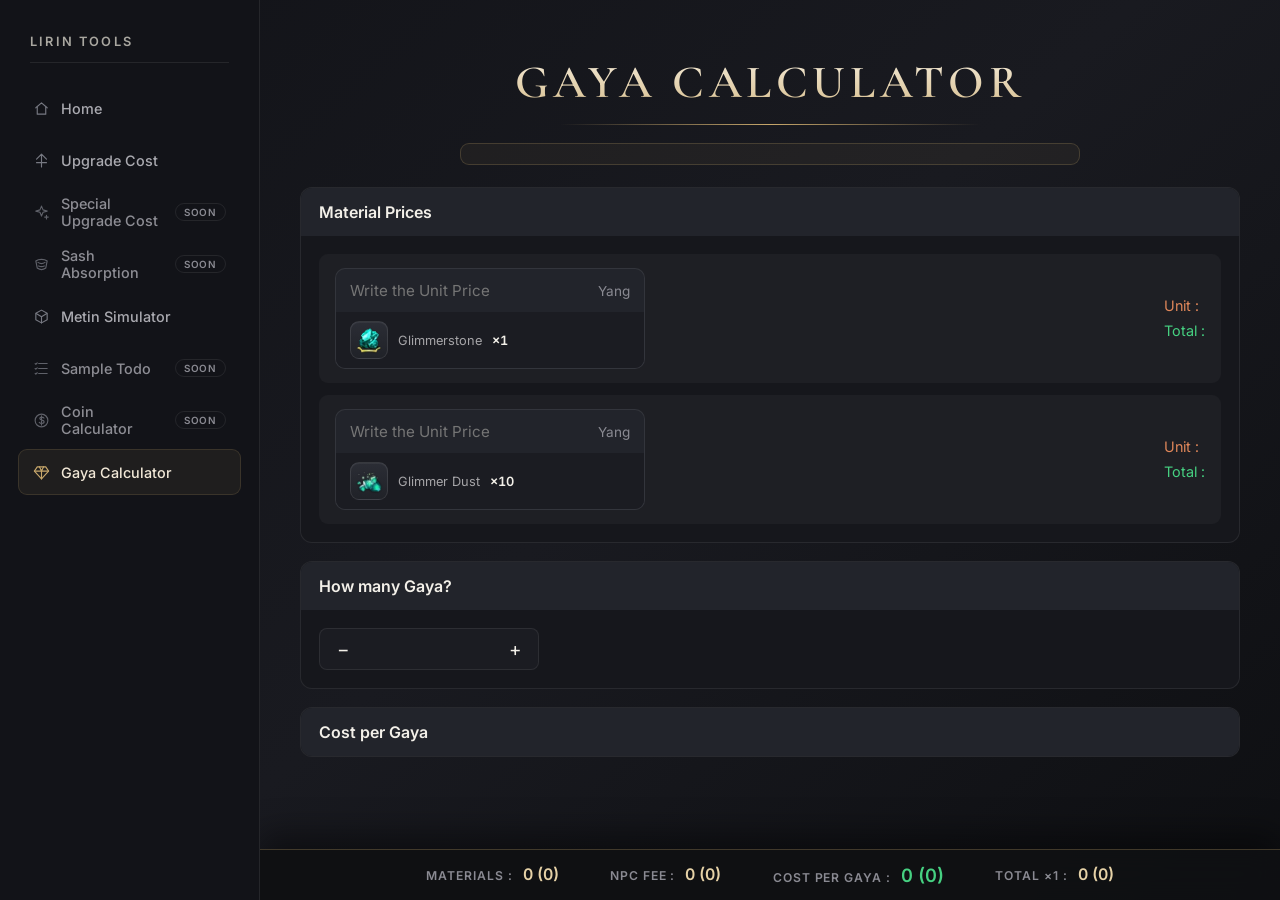
==== commit 6d357653: "Update index.html" ====
--- a/gaya-calculator/index.html
+++ b/gaya-calculator/index.html
@@ -12,21 +12,26 @@
 <link href="https://fonts.googleapis.com/css2?family=Cormorant+Garamond:wght@500;600;700&family=Inter:wght@400;500;600&display=swap" rel="stylesheet">
 <link rel="stylesheet" href="/common.css">
 <style>
+[hidden]{display:none!important}
 .note{margin:0 auto 22px;max-width:620px;padding:10px 16px;border:1px solid rgba(199,167,107,.22);border-radius:9px;background:rgba(199,167,107,.06);color:#d9c59b;font-size:.84rem;text-align:center}
 .panel{margin-top:18px;overflow:hidden;border:1px solid var(--line);border-radius:12px;background:#16171c}
 .panel h2{margin:0;padding:14px 18px;background:#22242b;font-size:1rem;font-weight:600}
 .pbody{padding:6px 18px 18px}
+.sr{position:absolute;width:1px;height:1px;overflow:hidden;clip:rect(0 0 0 0);white-space:nowrap}
+.warn{margin:0;padding:12px 18px;color:#e0875a;font-size:.84rem}
+.summary b,.tr,.pv,.qn{font-variant-numeric:tabular-nums}
 
 /* pictures: shared with Upgrade Cost, initials show only when a picture is missing */
 .slot{position:relative;display:inline-grid;place-items:center;flex:none;width:38px;height:38px;border:1px solid rgba(255,255,255,.1);border-radius:9px;background:linear-gradient(180deg,#2b2d35,#202228);box-shadow:inset 0 1px 0 rgba(255,255,255,.05);color:#d6bd8c;font-size:.74rem;font-weight:600}
 .slot img{position:absolute;inset:4px;width:calc(100% - 8px);height:calc(100% - 8px);object-fit:contain;transition:opacity .15s}
 .slot>i{display:none;font-style:normal}.slot.no>i{display:block}
-img:not(.ok){opacity:0}
+.slot img:not(.ok){opacity:0}
 
 /* prices */
 .prow{display:flex;flex-wrap:wrap;justify-content:space-between;align-items:center;gap:14px;margin-top:12px;padding:14px 16px;border-radius:9px;background:rgba(255,255,255,.035)}
 .pin{width:min(100%,310px);overflow:hidden;border:1px solid var(--line);border-radius:10px;background:#22242b}
 .pin.bad{border-color:#e0875a}
+.er{padding:0 14px 8px;color:#e0875a;font-size:.75rem}
 .pin label{display:flex;align-items:center;gap:8px;padding-right:14px}
 .pin input{flex:1;min-width:0;padding:12px 14px;border:0;background:none;font-size:.95rem}.pin em{color:var(--dim);font-size:.85rem;font-style:normal}
 .pn{display:flex;align-items:center;gap:10px;padding:9px 14px;background:#1b1c22;color:var(--muted);font-size:.8rem}.qn{color:var(--text);font-weight:600}
@@ -48,6 +53,7 @@
 @media(max-width:700px){
   .tr{grid-template-columns:1fr;gap:6px}.fl{justify-self:start;text-align:left}
 }
+@media(prefers-reduced-motion:reduce){*{transition:none!important}}
 </style>
 </head>
 <body>
@@ -58,20 +64,24 @@
     <div class="inner">
       <h1>GAYA CALCULATOR</h1><div class="line"></div>
       <p class="note" id="note"></p>
-      <section class="panel"><h2>Material Prices</h2><div class="pbody" id="prices"></div></section>
+      <section class="panel"><h2>Material Prices</h2><div class="pbody"><div id="prices"></div></div></section>
       <section class="panel"><h2>How many Gaya?</h2><div class="pbody">
         <div class="qe"><button data-a="qm" aria-label="Less">−</button><input id="qty" inputmode="numeric" maxlength="4" aria-label="Number of Gaya"><button data-a="qp" aria-label="More">+</button></div>
       </div></section>
-      <section class="panel"><h2>Cost per Gaya</h2><div id="rows"></div></section>
+      <section class="panel"><h2>Cost per Gaya</h2>
+        <p class="warn" id="warn" hidden>Enter the material prices above: until then only the NPC fee is counted.</p>
+        <div id="rows"></div></section>
     </div>
-    <div class="summary" aria-live="polite">
+    <div class="summary">
       <div><span>Materials :</span><b id="s-m">0 (0)</b></div>
       <div><span>NPC Fee :</span><b id="s-f">0 (0)</b></div>
       <div class="tot"><span>Cost per Gaya :</span><b id="s-t">0 (0)</b></div>
       <div><span id="s-ql">Total ×1 :</span><b id="s-n">0 (0)</b></div>
     </div>
+    <div class="sr" id="live" aria-live="polite"></div>
   </main>
 </div>
+<script src="/common.js"></script>
 <script>
 /* ===== recipe: change the numbers here ===== */
 /* n = how many per 1 Gaya */
@@ -79,28 +89,38 @@
 const FEE=250e3;                                      // Yang taken by the NPC for every Gaya
 /* pictures: /images/<name>.webp, see lirinImg() in /nav.js (glimmerstone.webp, glimmer-dust.webp, gaya.webp, yang.webp) */
 
-/* ===== helpers ===== */
+/* ===== helpers (money helpers come from /common.js) ===== */
 const $=id=>document.getElementById(id);
 const ini=n=>(n.match(/\b[A-Z]/g)||[]).join('').slice(0,2);
-/* money input accepts 1450, 1.45k, 2.3kk, 3.12kkk (k=thousand, kk=million, kkk=billion) */
-const parseMoney=s=>{const m=String(s).trim().toLowerCase().replace(/\s/g,'').replace(/,/g,'.').match(/^(\d*\.?\d+|\d+\.)(k{0,3})$/);return m?+(parseFloat(m[1])*Math.pow(1000,m[2].length)).toFixed(4):null};
-const fmt=n=>{const a=Math.abs(n),u=a>=1e9?[1e9,'kkk']:a>=1e6?[1e6,'kk']:a>=1e3?[1e3,'k']:[1,''];return +(n/u[0]).toFixed(3)+u[1]};
-const full=n=>Math.round(n).toLocaleString('de-DE');
-const money=n=>full(n)+' ('+fmt(n)+')';
-const slot=name=>`<span class="slot"><i>${ini(name)}</i><img src="${lirinImg(name)}" alt="" onload="this.classList.add('ok')" onerror="this.parentNode.classList.add('no');this.remove()"></span>`;
+const imgUrl=n=>typeof lirinImg==='function'?lirinImg(n):'';      // the page still works if nav.js did not load
+/* a picture that fails is retried once after 5 s (initials show meanwhile); if it fails again it is dropped */
+function imgErr(i){
+  i.parentNode.classList.add('no');
+  if(i.dataset.r){i.remove();return}
+  i.dataset.r=1;const u=i.src;setTimeout(()=>{i.src=u+(u.includes('?')?'&':'?')+'r=1'},5000);
+}
+const slot=name=>`<span class="slot"><i>${ini(name)}</i><img src="${imgUrl(name)}" alt="" onload="this.classList.add('ok');this.parentNode.classList.remove('no')" onerror="imgErr(this)"></span>`;
+const okNum=v=>typeof v==='number'&&Number.isFinite(v)&&v>=0;
+const clampQty=v=>Math.min(9999,Math.max(1,parseInt(v,10)||1));
 
-/* ===== state (saved in the browser) ===== */
+/* ===== state (saved in the browser, every value is checked on load) ===== */
 const KEY='lirinGayaV1';
 let S={price:{},qty:1},timer;
-try{const r=JSON.parse(localStorage.getItem(KEY));if(r&&typeof r==='object'){if(r.price&&typeof r.price==='object')S.price=r.price;S.qty=Math.min(9999,Math.max(1,parseInt(r.qty,10)||1))}}catch(e){}
+try{
+  const r=JSON.parse(localStorage.getItem(KEY));
+  if(r&&typeof r==='object'){
+    if(r.price&&typeof r.price==='object'&&!Array.isArray(r.price))for(const x of RECIPE)if(okNum(r.price[x.id]))S.price[x.id]=r.price[x.id];
+    S.qty=clampQty(r.qty);
+  }
+}catch(e){}
 const flush=()=>{clearTimeout(timer);try{localStorage.setItem(KEY,JSON.stringify(S))}catch(e){}};
 const save=()=>{clearTimeout(timer);timer=setTimeout(flush,250)};
 addEventListener('pagehide',flush);
 document.addEventListener('visibilitychange',()=>{if(document.hidden)flush()});
 
 /* ===== draw the static parts once, so typing never redraws pictures ===== */
+$('prices').innerHTML=RECIPE.map(r=>`<div class="prow"><div class="pin"><label><input data-pr="${r.id}" inputmode="text" placeholder="Write the Unit Price" value="${S.price[r.id]?fmt(S.price[r.id],6):''}" aria-label="Unit price of ${r.name}"><em>Yang</em></label><div class="er" hidden>Format: 1450, 1.45k, 2.3kk</div><div class="pn">${slot(r.name)}<span>${r.name}</span><span class="qn">×${r.n}</span></div></div><div class="pv"><div class="u">Unit : <span id="u-${r.id}"></span></div><div class="t">Total : <span id="t-${r.id}"></span></div></div></div>`).join('');
 $('note').textContent='1 Gaya = '+RECIPE.map(r=>r.n+' '+r.name).join(' + ')+' + '+fmt(FEE)+' Yang (NPC fee)';
-$('prices').innerHTML=RECIPE.map(r=>`<div class="prow"><div class="pin"><label><input data-pr="${r.id}" inputmode="decimal" placeholder="Write the Unit Price" value="${S.price[r.id]?fmt(S.price[r.id]):''}" aria-label="Unit price of ${r.name}"><em>Yang</em></label><div class="pn">${slot(r.name)}<span>${r.name}</span><span class="qn">×${r.n}</span></div></div><div class="pv"><div class="u">Unit : <span id="u-${r.id}"></span></div><div class="t">Total : <span id="t-${r.id}"></span></div></div></div>`).join('');
 $('rows').innerHTML=RECIPE.map(r=>`<div class="tr"><span class="nm">${slot(r.name)}${r.name}</span><span id="a-${r.id}"></span><span class="fl" id="c-${r.id}"></span></div>`).join('')
   +`<div class="tr"><span class="nm">${slot('Yang')}NPC fee</span><span>1 × ${fmt(FEE)}</span><span class="fl">${money(FEE)}</span></div>`
   +`<div class="tr sum"><span class="nm">${slot('Gaya')}Cost per Gaya</span><span></span><span class="fl" id="c-one"></span></div>`
@@ -108,6 +128,8 @@
 $('qty').value=S.qty;
 
 /* ===== calculation ===== */
+/* screen readers hear the result once, shortly after you stop typing, not after every key */
+const announce=deb(()=>{$('live').textContent='Cost per Gaya '+$('s-t').textContent+(S.qty>1?', total for '+S.qty+' '+$('s-n').textContent:'')},700);
 function paint(){
   let mats=0;
   for(const r of RECIPE){
@@ -118,26 +140,28 @@
   const one=mats+FEE,all=one*S.qty;
   $('c-one').textContent=money(one);$('c-all').textContent=money(all);$('n-q').textContent=S.qty;
   $('r-all').hidden=S.qty===1;
+  $('warn').hidden=RECIPE.some(r=>S.price[r.id]>0);   // shown only while NO price is set
   $('s-m').textContent=money(mats);$('s-f').textContent=money(FEE);$('s-t').textContent=money(one);
   $('s-ql').textContent='Total ×'+S.qty+' :';$('s-n').textContent=money(all);
+  announce();
 }
 
 /* ===== events ===== */
 document.addEventListener('input',e=>{
   const t=e.target,id=t.dataset.pr;
   if(id){                                            // unit price: accepts 1450, 1.45k, 2.3kk ...
-    const v=t.value.trim()?parseMoney(t.value):0;
-    t.closest('.pin').classList.toggle('bad',v===null);
+    const v=t.value.trim()?parseMoney(t.value):0,box=t.closest('.pin');
+    box.classList.toggle('bad',v===null);box.querySelector('.er').hidden=v!==null;
     if(v===null)return;
     S.price[id]=v;save();paint();
   }else if(t.id==='qty'){                            // number of Gaya typed by hand
-    S.qty=Math.min(9999,Math.max(1,parseInt(t.value.replace(/\D/g,''),10)||1));save();paint();
+    S.qty=clampQty(t.value.replace(/\D/g,''));save();paint();
   }
 });
 document.addEventListener('change',e=>{if(e.target.id==='qty')e.target.value=S.qty});
 document.addEventListener('click',e=>{
   const b=e.target.closest('[data-a]');if(!b)return;
-  S.qty=Math.min(9999,Math.max(1,S.qty+(b.dataset.a==='qp'?1:-1)));
+  S.qty=clampQty(S.qty+(b.dataset.a==='qp'?1:-1));
   $('qty').value=S.qty;save();paint();
 });
 paint();
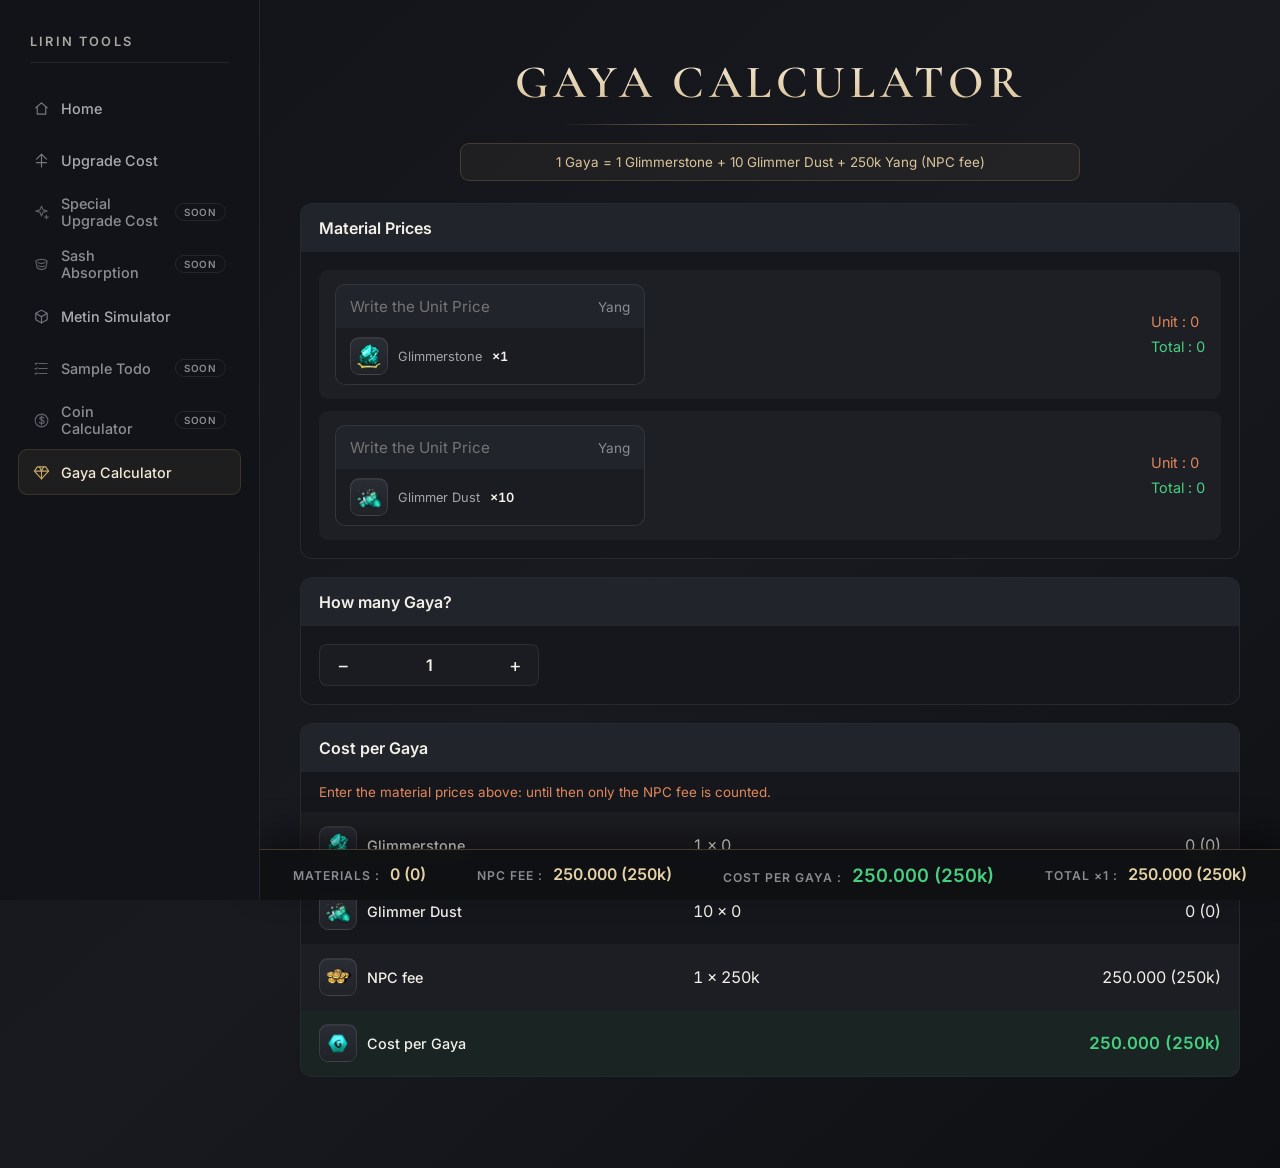
==== commit 10267d75: "Add files via upload" ====
--- a/gaya-calculator/index.html
+++ b/gaya-calculator/index.html
@@ -6,36 +6,15 @@
 <title>Gaya Calculator — LIRIN</title>
 <meta name="description" content="Enter the price of a Glimmerstone and of Glimmer Dust and see exactly what one Gaya costs to make.">
 <meta name="theme-color" content="#0f1013">
-<link rel="icon" href="data:image/svg+xml,%3Csvg xmlns='http://www.w3.org/2000/svg' viewBox='0 0 64 64'%3E%3Crect width='64' height='64' rx='12' fill='%230f1013'/%3E%3Cpath d='M20 14v36h26' fill='none' stroke='%23c7a76b' stroke-width='5' stroke-linecap='square'/%3E%3C/svg%3E">
+<link rel="icon" href="/favicon.svg" type="image/svg+xml">
 <link rel="preconnect" href="https://fonts.googleapis.com">
 <link rel="preconnect" href="https://fonts.gstatic.com" crossorigin>
 <link href="https://fonts.googleapis.com/css2?family=Cormorant+Garamond:wght@500;600;700&family=Inter:wght@400;500;600&display=swap" rel="stylesheet">
-<link rel="stylesheet" href="/common.css">
+<link rel="stylesheet" href="/common.css?v=2">
 <style>
-[hidden]{display:none!important}
-.note{margin:0 auto 22px;max-width:620px;padding:10px 16px;border:1px solid rgba(199,167,107,.22);border-radius:9px;background:rgba(199,167,107,.06);color:#d9c59b;font-size:.84rem;text-align:center}
-.panel{margin-top:18px;overflow:hidden;border:1px solid var(--line);border-radius:12px;background:#16171c}
-.panel h2{margin:0;padding:14px 18px;background:#22242b;font-size:1rem;font-weight:600}
 .pbody{padding:6px 18px 18px}
-.sr{position:absolute;width:1px;height:1px;overflow:hidden;clip:rect(0 0 0 0);white-space:nowrap}
 .warn{margin:0;padding:12px 18px;color:#e0875a;font-size:.84rem}
-.summary b,.tr,.pv,.qn{font-variant-numeric:tabular-nums}
-
-/* pictures: shared with Upgrade Cost, initials show only when a picture is missing */
-.slot{position:relative;display:inline-grid;place-items:center;flex:none;width:38px;height:38px;border:1px solid rgba(255,255,255,.1);border-radius:9px;background:linear-gradient(180deg,#2b2d35,#202228);box-shadow:inset 0 1px 0 rgba(255,255,255,.05);color:#d6bd8c;font-size:.74rem;font-weight:600}
-.slot img{position:absolute;inset:4px;width:calc(100% - 8px);height:calc(100% - 8px);object-fit:contain;transition:opacity .15s}
-.slot>i{display:none;font-style:normal}.slot.no>i{display:block}
-.slot img:not(.ok){opacity:0}
-
-/* prices */
-.prow{display:flex;flex-wrap:wrap;justify-content:space-between;align-items:center;gap:14px;margin-top:12px;padding:14px 16px;border-radius:9px;background:rgba(255,255,255,.035)}
-.pin{width:min(100%,310px);overflow:hidden;border:1px solid var(--line);border-radius:10px;background:#22242b}
-.pin.bad{border-color:#e0875a}
-.er{padding:0 14px 8px;color:#e0875a;font-size:.75rem}
-.pin label{display:flex;align-items:center;gap:8px;padding-right:14px}
-.pin input{flex:1;min-width:0;padding:12px 14px;border:0;background:none;font-size:.95rem}.pin em{color:var(--dim);font-size:.85rem;font-style:normal}
-.pn{display:flex;align-items:center;gap:10px;padding:9px 14px;background:#1b1c22;color:var(--muted);font-size:.8rem}.qn{color:var(--text);font-weight:600}
-.pv{font-size:.9rem;line-height:1.7}.u{color:#e0875a}.t{color:var(--green)}
+.tr,.pv{font-variant-numeric:tabular-nums}
 
 /* amount */
 .qe{display:flex;align-items:center;width:min(100%,220px);margin-top:12px;border:1px solid var(--line);border-radius:8px;background:#1b1c22}
@@ -59,7 +38,7 @@
 <body>
 <div class="app-root">
   <nav id="sidebar"></nav>
-  <script src="/nav.js"></script>
+  <script src="/nav.js?v=2"></script>
   <main class="main">
     <div class="inner">
       <h1>GAYA CALCULATOR</h1><div class="line"></div>
@@ -81,31 +60,21 @@
     <div class="sr" id="live" aria-live="polite"></div>
   </main>
 </div>
-<script src="/common.js"></script>
+<script src="/common.js?v=2"></script>
 <script>
 /* ===== recipe: change the numbers here ===== */
 /* n = how many per 1 Gaya */
 const RECIPE=[{id:'gs',name:'Glimmerstone',n:1},{id:'gd',name:'Glimmer Dust',n:10}];
 const FEE=250e3;                                      // Yang taken by the NPC for every Gaya
-/* pictures: /images/<name>.webp, see lirinImg() in /nav.js (glimmerstone.webp, glimmer-dust.webp, gaya.webp, yang.webp) */
+/* pictures: /images/<name>.webp, see lirinImg() in /nav.js. Exact file names (capitals matter on Cloudflare):
+   Glimmerstone.webp, "Glimmer Dust.webp" (with a space), Gaya.webp, Yang.webp */
 
-/* ===== helpers (money helpers come from /common.js) ===== */
-const $=id=>document.getElementById(id);
-const ini=n=>(n.match(/\b[A-Z]/g)||[]).join('').slice(0,2);
-const imgUrl=n=>typeof lirinImg==='function'?lirinImg(n):'';      // the page still works if nav.js did not load
-/* a picture that fails is retried once after 5 s (initials show meanwhile); if it fails again it is dropped */
-function imgErr(i){
-  i.parentNode.classList.add('no');
-  if(i.dataset.r){i.remove();return}
-  i.dataset.r=1;const u=i.src;setTimeout(()=>{i.src=u+(u.includes('?')?'&':'?')+'r=1'},5000);
-}
-const slot=name=>`<span class="slot"><i>${ini(name)}</i><img src="${imgUrl(name)}" alt="" onload="this.classList.add('ok');this.parentNode.classList.remove('no')" onerror="imgErr(this)"></span>`;
-const okNum=v=>typeof v==='number'&&Number.isFinite(v)&&v>=0;
+/* ===== helpers ($, ini, okNum, slot, money helpers, persist ... come from /common.js) ===== */
 const clampQty=v=>Math.min(9999,Math.max(1,parseInt(v,10)||1));
 
 /* ===== state (saved in the browser, every value is checked on load) ===== */
 const KEY='lirinGayaV1';
-let S={price:{},qty:1},timer;
+let S={price:{},qty:1};
 try{
   const r=JSON.parse(localStorage.getItem(KEY));
   if(r&&typeof r==='object'){
@@ -113,10 +82,7 @@
     S.qty=clampQty(r.qty);
   }
 }catch(e){}
-const flush=()=>{clearTimeout(timer);try{localStorage.setItem(KEY,JSON.stringify(S))}catch(e){}};
-const save=()=>{clearTimeout(timer);timer=setTimeout(flush,250)};
-addEventListener('pagehide',flush);
-document.addEventListener('visibilitychange',()=>{if(document.hidden)flush()});
+const{save}=persist(KEY,()=>S);
 
 /* ===== draw the static parts once, so typing never redraws pictures ===== */
 $('prices').innerHTML=RECIPE.map(r=>`<div class="prow"><div class="pin"><label><input data-pr="${r.id}" inputmode="text" placeholder="Write the Unit Price" value="${S.price[r.id]?fmt(S.price[r.id],6):''}" aria-label="Unit price of ${r.name}"><em>Yang</em></label><div class="er" hidden>Format: 1450, 1.45k, 2.3kk</div><div class="pn">${slot(r.name)}<span>${r.name}</span><span class="qn">×${r.n}</span></div></div><div class="pv"><div class="u">Unit : <span id="u-${r.id}"></span></div><div class="t">Total : <span id="t-${r.id}"></span></div></div></div>`).join('');
--- a/common.css
+++ b/common.css
@@ -31,6 +31,32 @@
 .summary b{color:#e6d2a7;font-size:1rem;font-weight:600}
 .summary .tot b{color:var(--green);font-size:1.15rem}
 
+/* ===== components shared by the tool pages (a page can still override any of these in its own <style>) ===== */
+[hidden]{display:none!important}
+.sr{position:absolute;width:1px;height:1px;overflow:hidden;clip:rect(0 0 0 0);white-space:nowrap}
+.note{margin:0 auto 22px;max-width:620px;padding:10px 16px;border:1px solid rgba(199,167,107,.22);border-radius:9px;background:rgba(199,167,107,.06);color:#d9c59b;font-size:.84rem;text-align:center}
+.panel{margin-top:18px;overflow:hidden;border:1px solid var(--line);border-radius:12px;background:#16171c}
+.panel h2{margin:0;padding:14px 18px;background:#22242b;font-size:1rem;font-weight:600}
+.pbody{padding:16px 18px 18px}
+.btn{padding:9px 16px;border:1px solid rgba(199,167,107,.35);border-radius:8px;background:rgba(199,167,107,.08);color:#e6d2a7;font-size:.82rem;font-weight:600;cursor:pointer}.btn:hover{background:rgba(199,167,107,.15)}
+.summary b,.qn{font-variant-numeric:tabular-nums}
+
+/* picture frame: initials show only when the picture is missing */
+.slot{position:relative;display:inline-grid;place-items:center;flex:none;width:38px;height:38px;border:1px solid rgba(255,255,255,.1);border-radius:9px;background:linear-gradient(180deg,#2b2d35,#202228);box-shadow:inset 0 1px 0 rgba(255,255,255,.05);color:#d6bd8c;font-size:.74rem;font-weight:600}
+.slot img{position:absolute;inset:4px;width:calc(100% - 8px);height:calc(100% - 8px);object-fit:contain;transition:opacity .15s}
+.slot>i{display:none;font-style:normal}.slot.no>i{display:block}
+.slot img:not(.ok){opacity:0}
+
+/* unit price rows */
+.prow{display:flex;flex-wrap:wrap;justify-content:space-between;align-items:center;gap:14px;margin-top:12px;padding:14px 16px;border-radius:9px;background:rgba(255,255,255,.035)}
+.pin{width:min(100%,310px);overflow:hidden;border:1px solid var(--line);border-radius:10px;background:#22242b}
+.pin.bad{border-color:#e0875a}
+.er{padding:0 14px 8px;color:#e0875a;font-size:.75rem}
+.pin label{display:flex;align-items:center;gap:8px;padding-right:14px}
+.pin input{flex:1;min-width:0;padding:12px 14px;border:0;background:none;font-size:.95rem}.pin em{color:var(--dim);font-size:.85rem;font-style:normal}
+.pn{display:flex;align-items:center;gap:10px;padding:9px 14px;background:#1b1c22;color:var(--muted);font-size:.8rem}.qn{color:var(--text);font-weight:600}
+.pv{font-size:.9rem;line-height:1.7}.u{color:#e0875a}.t{color:var(--green)}
+
 @media(max-width:700px){
   .app-root{flex-direction:column}
   .sidebar{position:relative;flex:none;width:100%;height:auto;flex-direction:row;align-items:center;gap:7px;padding:10px 12px;overflow-x:auto;border-right:0;border-bottom:1px solid var(--line)}
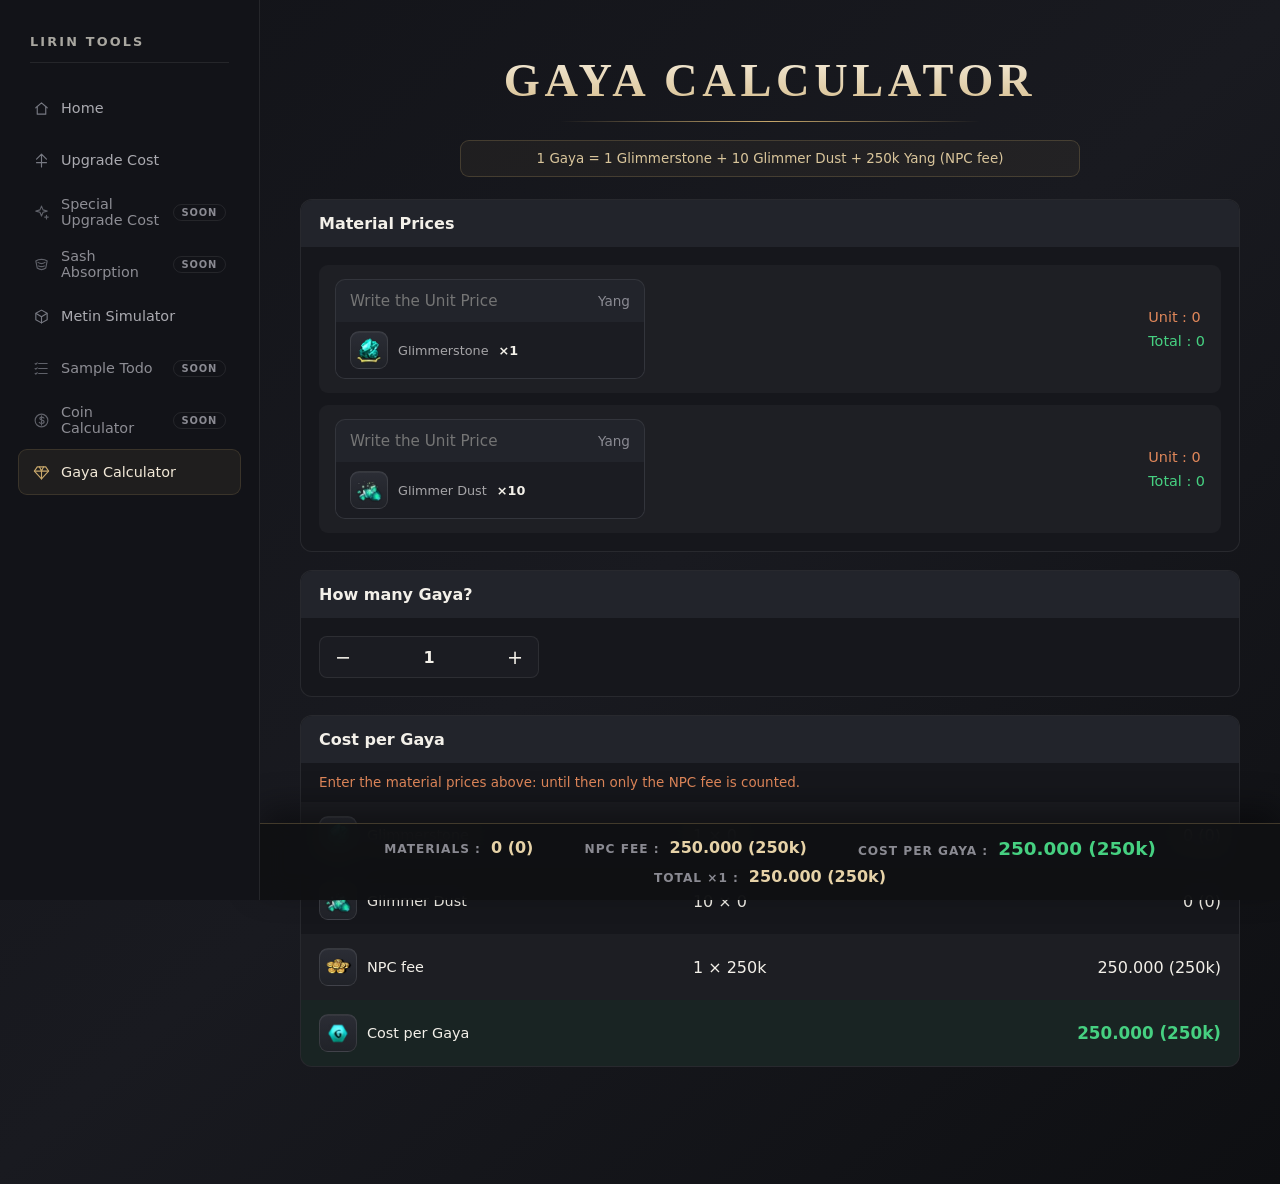
==== commit 7af2fbb6: "Update index.html" ====
--- a/gaya-calculator/index.html
+++ b/gaya-calculator/index.html
@@ -5,12 +5,17 @@
 <meta name="viewport" content="width=device-width, initial-scale=1.0">
 <title>Gaya Calculator — LIRIN</title>
 <meta name="description" content="Enter the price of a Glimmerstone and of Glimmer Dust and see exactly what one Gaya costs to make.">
+<meta property="og:type" content="website">
+<meta property="og:title" content="Gaya Calculator — LIRIN">
+<meta property="og:description" content="Enter the price of a Glimmerstone and of Glimmer Dust and see exactly what one Gaya costs to make.">
+<meta name="twitter:card" content="summary">
 <meta name="theme-color" content="#0f1013">
 <link rel="icon" href="/favicon.svg" type="image/svg+xml">
-<link rel="preconnect" href="https://fonts.googleapis.com">
-<link rel="preconnect" href="https://fonts.gstatic.com" crossorigin>
-<link href="https://fonts.googleapis.com/css2?family=Cormorant+Garamond:wght@500;600;700&family=Inter:wght@400;500;600&display=swap" rel="stylesheet">
-<link rel="stylesheet" href="/common.css?v=2">
+<link rel="preload" href="/fonts/inter-400.woff" as="font" type="font/woff" crossorigin>
+<link rel="preload" href="/fonts/inter-500.woff" as="font" type="font/woff" crossorigin>
+<link rel="preload" href="/fonts/inter-600.woff" as="font" type="font/woff" crossorigin>
+<link rel="preload" href="/fonts/cormorant-600.woff" as="font" type="font/woff" crossorigin>
+<link rel="stylesheet" href="/common.css?v=3">
 <style>
 .pbody{padding:6px 18px 18px}
 .warn{margin:0;padding:12px 18px;color:#e0875a;font-size:.84rem}
@@ -38,7 +43,7 @@
 <body>
 <div class="app-root">
   <nav id="sidebar"></nav>
-  <script src="/nav.js?v=2"></script>
+  <script src="/nav.js?v=3"></script>
   <main class="main">
     <div class="inner">
       <h1>GAYA CALCULATOR</h1><div class="line"></div>
@@ -60,7 +65,7 @@
     <div class="sr" id="live" aria-live="polite"></div>
   </main>
 </div>
-<script src="/common.js?v=2"></script>
+<script src="/common.js?v=3"></script>
 <script>
 /* ===== recipe: change the numbers here ===== */
 /* n = how many per 1 Gaya */
@@ -95,7 +100,7 @@
 
 /* ===== calculation ===== */
 /* screen readers hear the result once, shortly after you stop typing, not after every key */
-const announce=deb(()=>{$('live').textContent='Cost per Gaya '+$('s-t').textContent+(S.qty>1?', total for '+S.qty+' '+$('s-n').textContent:'')},700);
+const announce=deb(()=>{if(!USED)return;$('live').textContent='Cost per Gaya '+$('s-t').textContent+(S.qty>1?', total for '+S.qty+' '+$('s-n').textContent:'')},700);
 function paint(){
   let mats=0;
   for(const r of RECIPE){
@@ -116,8 +121,8 @@
 document.addEventListener('input',e=>{
   const t=e.target,id=t.dataset.pr;
   if(id){                                            // unit price: accepts 1450, 1.45k, 2.3kk ...
-    const v=t.value.trim()?parseMoney(t.value):0,box=t.closest('.pin');
-    box.classList.toggle('bad',v===null);box.querySelector('.er').hidden=v!==null;
+    const v=t.value.trim()?parseMoney(t.value):0;
+    flagBad(t,v===null);
     if(v===null)return;
     S.price[id]=v;save();paint();
   }else if(t.id==='qty'){                            // number of Gaya typed by hand
--- a/common.css
+++ b/common.css
@@ -1,8 +1,10 @@
 /* LIRIN — shared styles (included by every page: <link rel="stylesheet" href="/common.css">) */
 :root{--gold:#c7a76b;--bg:#0f1013;--line:rgba(255,255,255,.08);--text:#f3f0e9;--muted:#a6a5a8;--dim:#8a8a92;--green:#46d081;--serif:"Cormorant Garamond",Georgia,"Times New Roman",serif;--sans:"Inter",ui-sans-serif,system-ui,-apple-system,"Segoe UI",sans-serif;color-scheme:dark}
 *{box-sizing:border-box}
+html{background:var(--bg)}
 body{margin:0;background:var(--bg);color:var(--text);font-family:var(--sans);-webkit-font-smoothing:antialiased}
 button,input{font:inherit;color:inherit}
+button{touch-action:manipulation}
 :focus-visible{outline:2px solid #d8bd83;outline-offset:3px}
 .ic{fill:none;stroke:currentColor;stroke-width:1.6;stroke-linecap:round;stroke-linejoin:round}
 .app-root{display:flex;min-height:100svh;background:linear-gradient(138deg,#121318,#191a20 50%,#0e0f12)}
@@ -68,3 +70,17 @@
   .summary div{flex-direction:column;gap:0;align-items:center}
 }
 @media(prefers-reduced-motion:reduce){*{transition-duration:.01ms!important}}
+
+/* skip link (added by /nav.js on the tool pages) */
+.skip{position:absolute;left:-9999px;top:8px;z-index:20;padding:8px 14px;border-radius:6px;background:var(--gold);color:#17130d;font-weight:600;text-decoration:none}
+.skip:focus{left:8px}
+main:focus{outline:none}
+
+/* smooth page changes: the sidebar stays put, the content cross-fades (browsers without support just navigate normally) */
+@view-transition{navigation:auto}
+.sidebar{view-transition-name:sidebar}
+::view-transition-group(root){animation-duration:.2s}
+@media(prefers-reduced-motion:reduce){@view-transition{navigation:none}}
+
+/* phones: inputs under 16px make iOS Safari zoom the page when you tap them */
+@media(hover:none) and (pointer:coarse){.app-root input{font-size:16px!important}}
